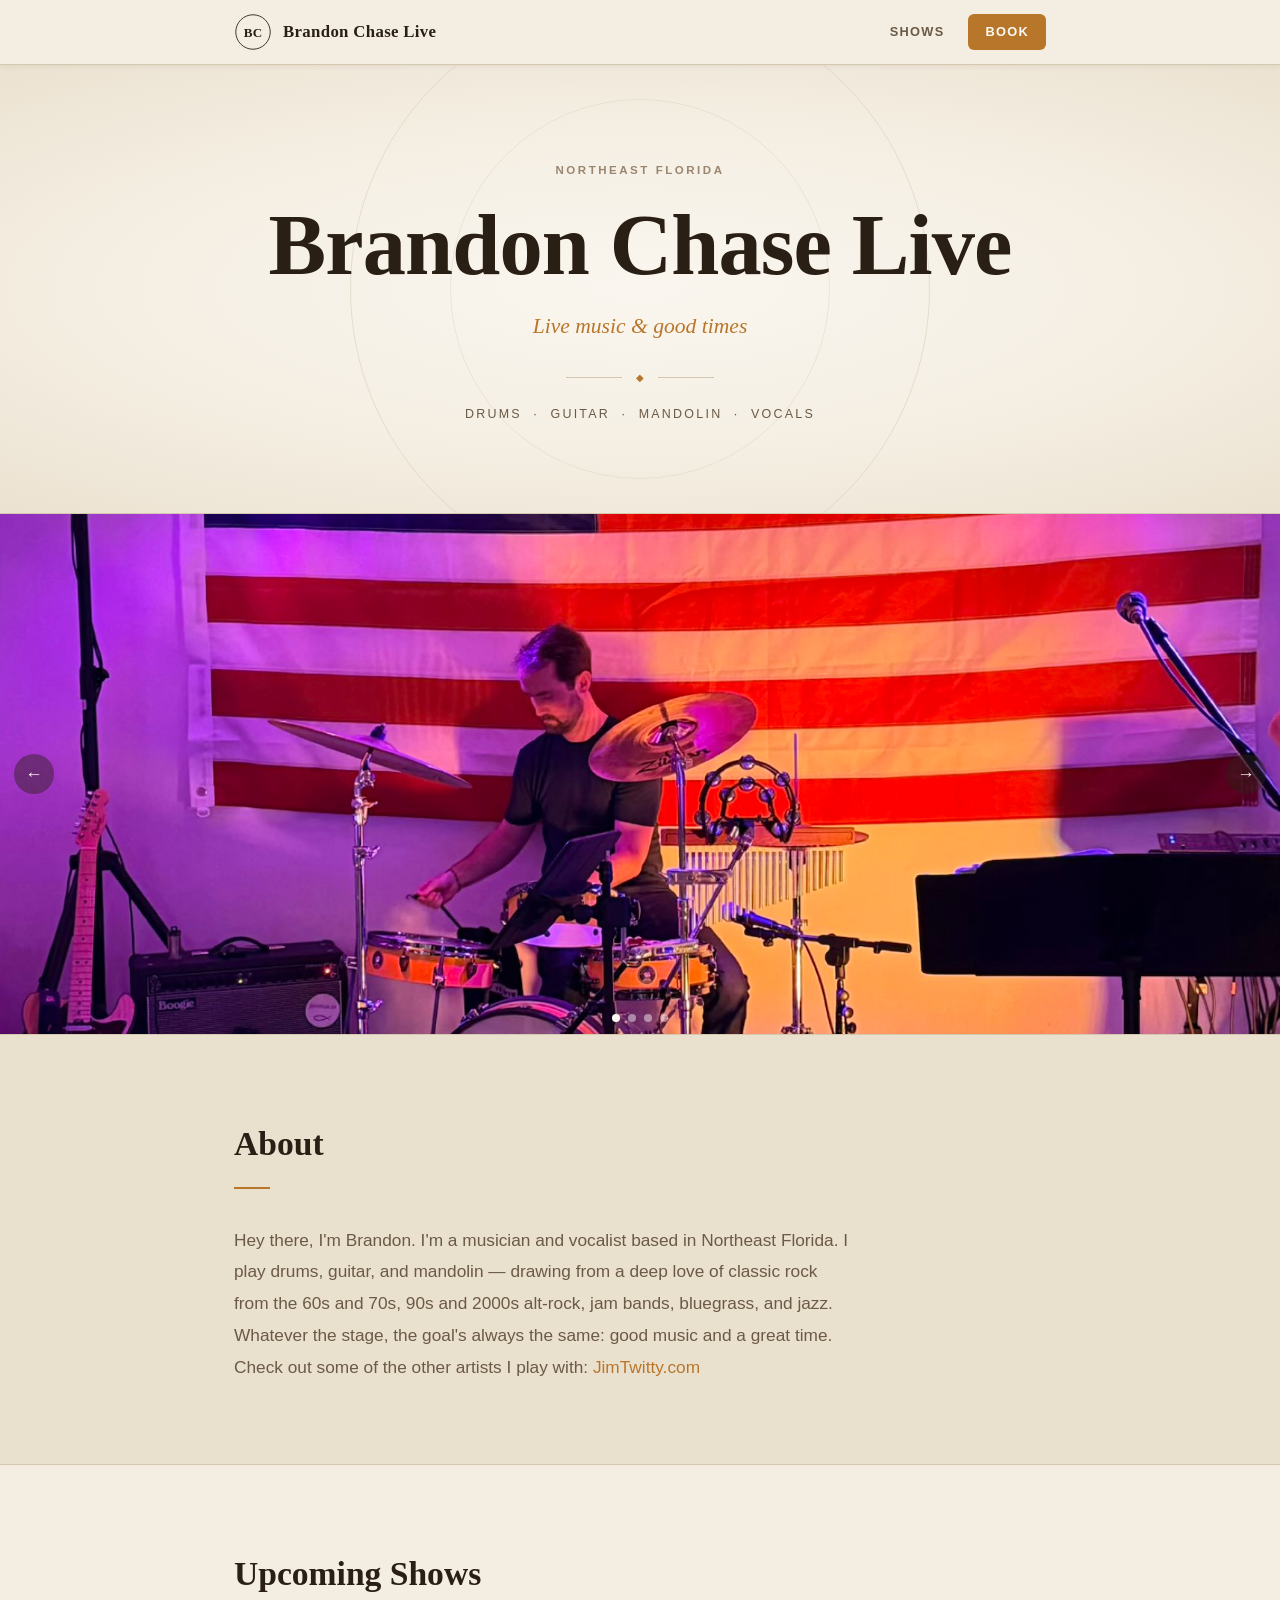
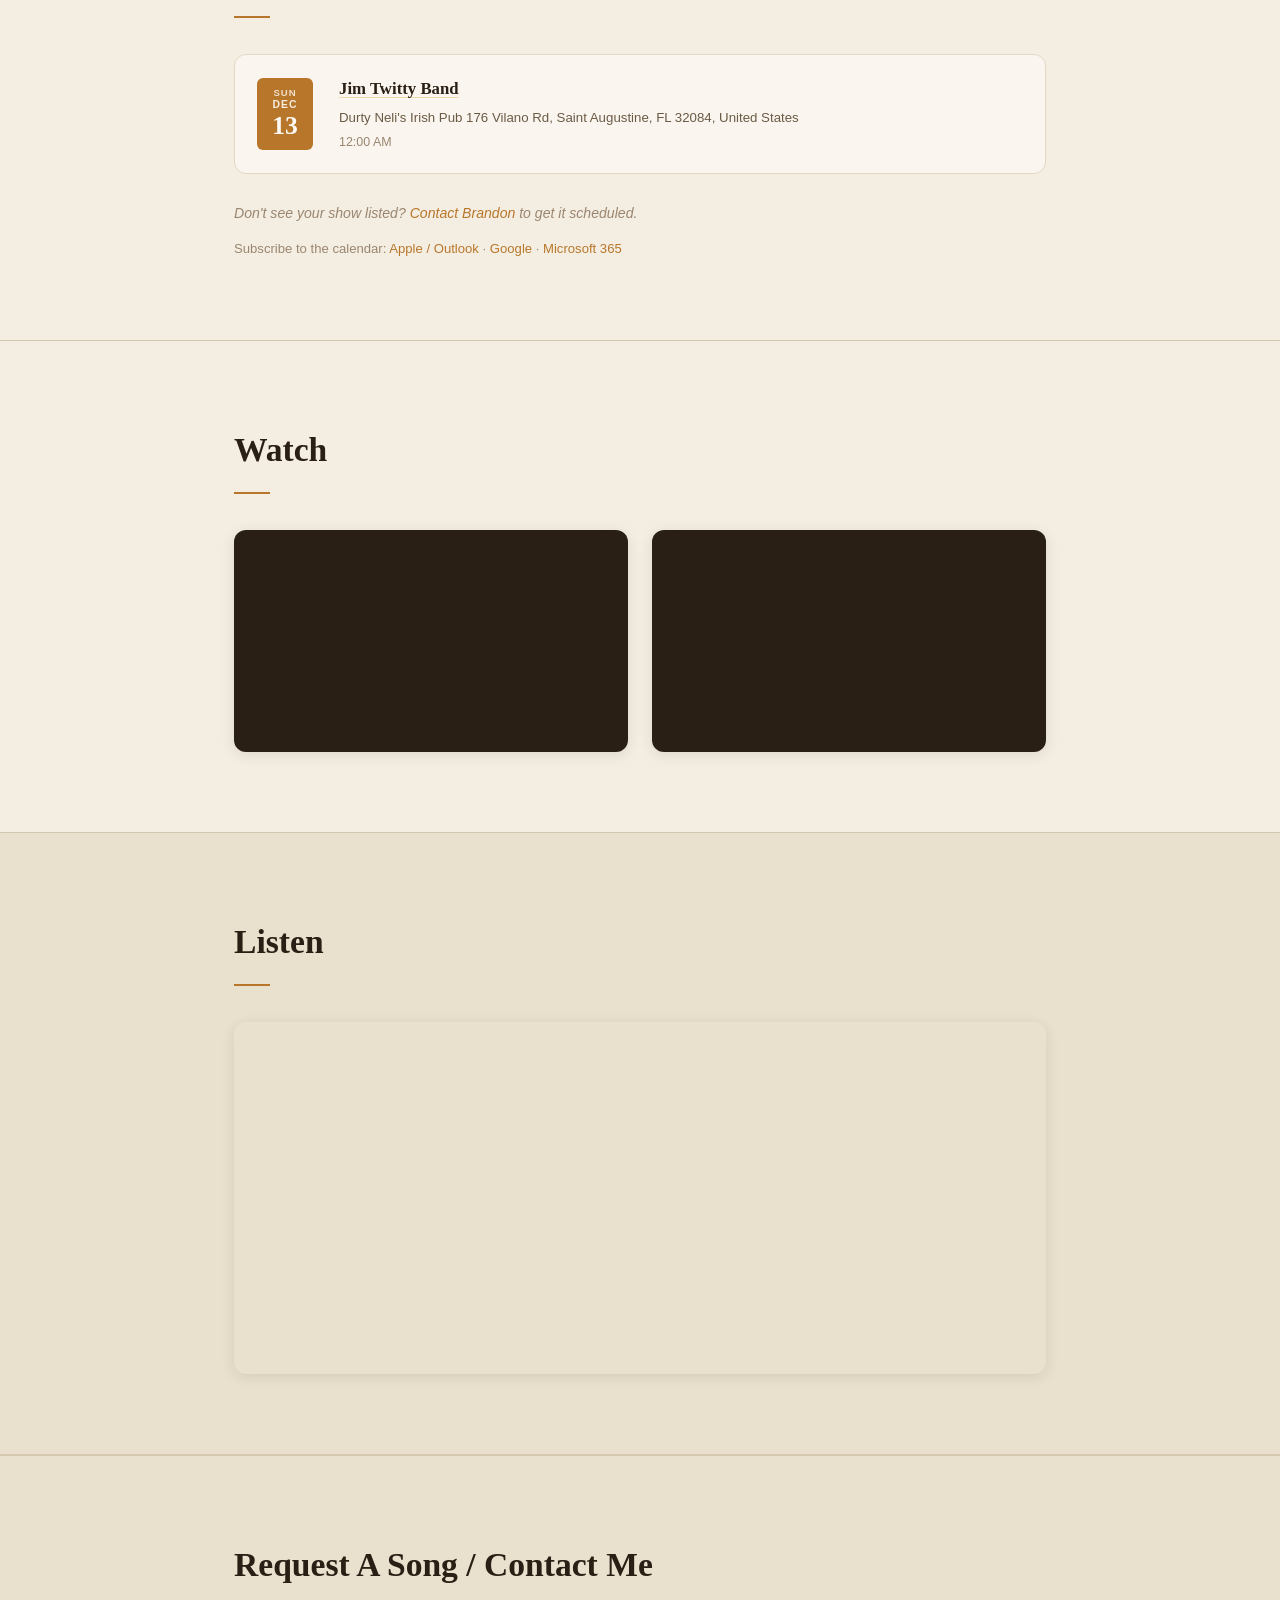
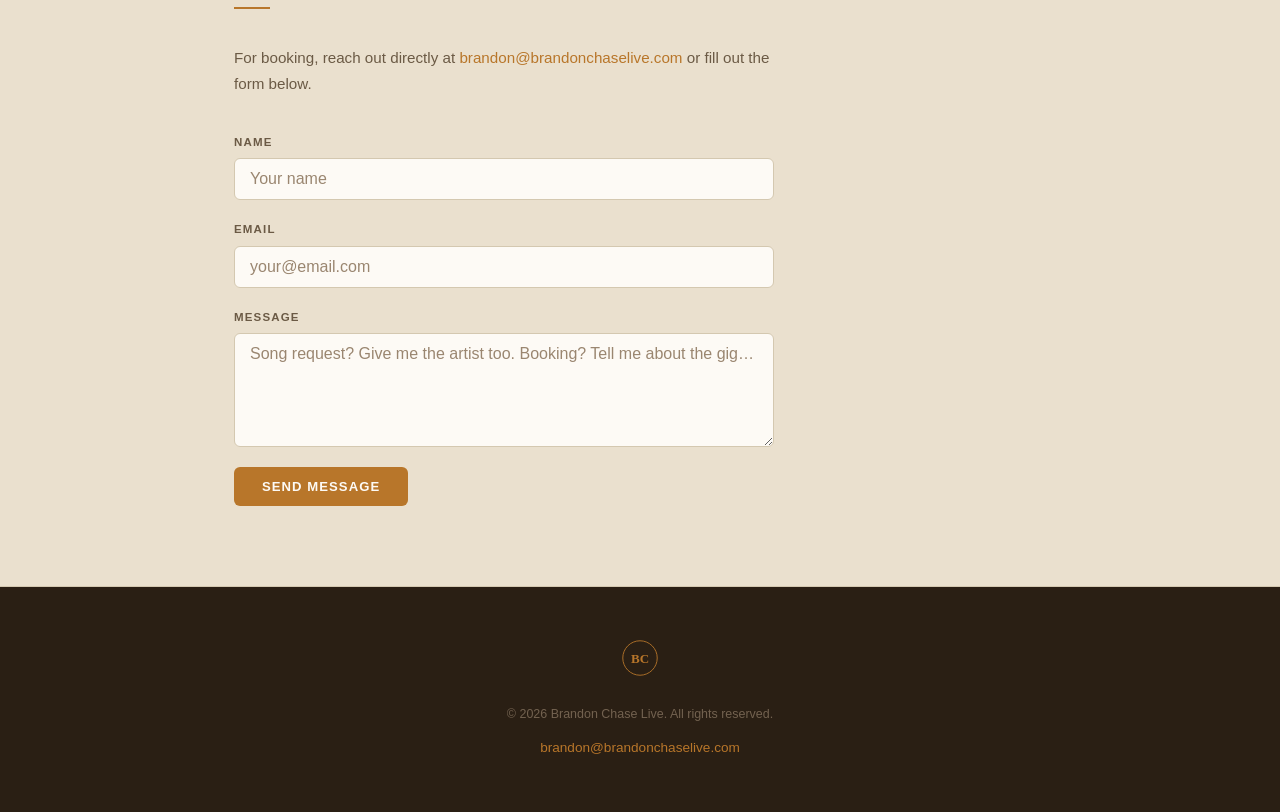
==== index.html @ 34057178 "Merge branch 'main' into claude/security-seo-review-nCnbv" ====
<!DOCTYPE html>
<html lang="en">
<head>
  <meta charset="UTF-8">
  <meta name="viewport" content="width=device-width, initial-scale=1.0">
  <meta name="description" content="Brandon Chase Live — Live music &amp; good times. Musician based in Northeast Florida playing drums, guitar, and mandolin.">
  <title>Brandon Chase Live</title>

  <!-- Favicon -->
  <link rel="icon" type="image/svg+xml" href="favicon.svg">

  <!-- Canonical -->
  <link rel="canonical" href="https://brandonchaselive.com">

  <!-- Open Graph (iMessage, Facebook, Slack, etc.) -->
  <meta property="og:type"        content="website">
  <meta property="og:url"         content="https://brandonchaselive.com">
  <meta property="og:site_name"   content="Brandon Chase Live">
  <meta property="og:title"       content="Brandon Chase Live — Live Music &amp; Good Times">
  <meta property="og:description" content="Musician based in Northeast Florida playing drums, guitar, and mandolin. Book a show or catch the next one!">
  <meta property="og:image"       content="https://brandonchaselive.com/media/og-image.png">
  <meta property="og:image:width"  content="1200">
  <meta property="og:image:height" content="630">
  <meta property="og:image:alt"   content="Brandon Chase Live — BC logo">

  <!-- Twitter / X Card -->
  <meta name="twitter:card"        content="summary_large_image">
  <meta name="twitter:title"       content="Brandon Chase Live — Live Music &amp; Good Times">
  <meta name="twitter:description" content="Musician based in Northeast Florida playing drums, guitar, and mandolin. Book a show or catch the next one!">
  <meta name="twitter:image"       content="https://brandonchaselive.com/media/og-image.png">

  <!-- Content Security Policy -->
  <meta http-equiv="Content-Security-Policy" content="default-src 'self'; script-src 'self'; style-src 'self' https://fonts.googleapis.com; font-src https://fonts.gstatic.com; img-src 'self' data:; frame-src https://www.youtube.com; connect-src 'self' https://formspree.io; form-action https://formspree.io;">

  <!-- Structured data -->
  <script type="application/ld+json">
  {
    "@context": "https://schema.org",
    "@type": "MusicGroup",
    "name": "Brandon Chase Live",
    "url": "https://brandonchaselive.com",
    "description": "Live music & good times. Musician based in Northeast Florida playing drums, guitar, and mandolin.",
    "genre": ["Rock", "Bluegrass", "Jazz", "Alt-Rock", "Classic Rock"],
    "email": "brandon@brandonchaselive.com",
    "areaServed": { "@type": "Place", "name": "Northeast Florida" },
    "image": "https://brandonchaselive.com/media/og-image.png",
    "sameAs": ["https://jimtwitty.com"]
  }
  </script>

  <link rel="preconnect" href="https://fonts.googleapis.com">
  <link rel="preconnect" href="https://fonts.gstatic.com" crossorigin>
  <link href="https://fonts.googleapis.com/css2?family=Playfair+Display:ital,wght@0,400;0,600;0,700;1,400;1,600&family=Source+Sans+3:wght@300;400;600&display=swap" rel="stylesheet">
  <link rel="stylesheet" href="css/style.css">
</head>
<body>

  <header class="site-header">
    <div class="header-inner">
      <a href="#" class="logo" aria-label="Brandon Chase Live — home">
        <svg class="logo-svg" viewBox="0 0 64 64" xmlns="http://www.w3.org/2000/svg" aria-hidden="true">
          <circle cx="32" cy="32" r="29" fill="none" stroke="currentColor" stroke-width="1.5"/>
          <text x="32" y="41" text-anchor="middle" font-family="Georgia,'Times New Roman',serif" font-size="22" font-weight="bold" fill="currentColor">BC</text>
        </svg>
        <span class="logo-text">Brandon Chase Live</span>
      </a>
      <nav class="site-nav" aria-label="Site navigation">
        <a href="#shows">Shows</a>
        <a href="#contact" class="nav-cta">Book</a>
      </nav>
    </div>
  </header>

  <main>

    <!-- Hero -->
    <section class="hero" aria-label="Introduction">
      <div class="hero-inner">
        <p class="hero-pre">Northeast Florida</p>
        <h1 class="hero-name">Brandon Chase Live</h1>
        <p class="hero-tagline">Live music &amp; good times</p>
        <div class="hero-divider" aria-hidden="true">
          <span></span><span class="hero-diamond">&#9670;</span><span></span>
        </div>
        <p class="hero-instruments">Drums &nbsp;&middot;&nbsp; Guitar &nbsp;&middot;&nbsp; Mandolin &nbsp;&middot;&nbsp; Vocals</p>
      </div>
    </section>

    <!-- Photo Slideshow -->
    <section class="slideshow" aria-label="Photos">
      <div class="slides">
        <div class="slide active">
          <img src="media/slide-1.jpeg" alt="Brandon Chase performing live" onerror="this.parentElement.classList.add('placeholder')">
          <div class="slide-ph-label">Photo 1</div>
        </div>
        <div class="slide">
          <img src="media/slide-2.jpeg" alt="Brandon Chase performing live" onerror="this.parentElement.classList.add('placeholder')">
          <div class="slide-ph-label">Photo 2</div>
        </div>
      </div>
      <button class="slide-btn slide-prev" aria-label="Previous photo">&#8592;</button>
      <button class="slide-btn slide-next" aria-label="Next photo">&#8594;</button>
      <div class="slide-dots" aria-hidden="true">
        <button class="dot active"></button>
        <button class="dot"></button>
        <button class="dot"></button>
        <button class="dot"></button>
      </div>
    </section>

    <!-- Bio -->
    <section id="about" class="bio">
      <div class="container">
        <h2 class="section-title">About</h2>
        <p class="bio-text">Hey there, I'm Brandon. I'm a musician and vocalist based in Northeast Florida. I play drums, guitar, and mandolin — drawing from a deep love of classic rock from the 60s and 70s, 90s and 2000s alt-rock, jam bands, bluegrass, and jazz. Whatever the stage, the goal's always the same: good music and a great time.</p>
        <p class="bio-text">Check out some of the other artists I play with: <a href="https://jimtwitty.com" target="_blank" rel="noopener noreferrer">JimTwitty.com</a></p>
      </div>
    </section>

    <!-- Shows -->
    <section id="shows" class="shows">
      <div class="container">
        <h2 class="section-title">Upcoming Shows</h2>
        <div id="shows-list" class="shows-list" aria-live="polite">
          <p class="shows-loading">Loading shows&hellip;</p>
        </div>
        <p class="shows-footnote">
          Don't see your show listed?
          <a href="mailto:brandon@brandonchaselive.com">Contact Brandon</a> to get it scheduled.
        </p>
        <p class="shows-subscribe">Subscribe to the calendar:
          <a href="webcal://p128-caldav.icloud.com/published/2/MTAyODEyNzc5NjEwMjgxMtmPwj4x2worRsNCvTZr-Irpg5taBq-4iYUfXA26JuREZyWs9OFCtG9vIrl8cpN_WfLMq7e3Bwit8Lx_wu1AMgY">Apple / Outlook</a> &middot;
          <a href="https://calendar.google.com/calendar/r?cid=webcal://p128-caldav.icloud.com/published/2/MTAyODEyNzc5NjEwMjgxMtmPwj4x2worRsNCvTZr-Irpg5taBq-4iYUfXA26JuREZyWs9OFCtG9vIrl8cpN_WfLMq7e3Bwit8Lx_wu1AMgY">Google</a> &middot;
          <a href="https://outlook.office.com/calendar/0/addfromweb?url=webcal://p128-caldav.icloud.com/published/2/MTAyODEyNzc5NjEwMjgxMtmPwj4x2worRsNCvTZr-Irpg5taBq-4iYUfXA26JuREZyWs9OFCtG9vIrl8cpN_WfLMq7e3Bwit8Lx_wu1AMgY">Microsoft 365</a>
        </p>
      </div>
    </section>

    <!-- Videos -->
    <section id="videos" class="videos">
      <div class="container">
        <h2 class="section-title">Watch</h2>
        <div class="video-grid">
          <div class="video-wrap">
            <iframe
              src="https://www.youtube.com/embed/jdWZPHzVk0U"
              title="Brandon Chase Live — performance video"
              allow="accelerometer; autoplay; clipboard-write; encrypted-media; gyroscope; picture-in-picture"
              allowfullscreen
              loading="lazy"
            ></iframe>
          </div>
          <div class="video-wrap">
            <iframe
              src="https://www.youtube.com/embed/Cb1e4f9OSGk"
              title="Brandon Chase Live — performance video"
              allow="accelerometer; autoplay; clipboard-write; encrypted-media; gyroscope; picture-in-picture"
              allowfullscreen
              loading="lazy"
            ></iframe>
          </div>
        </div>
      </div>
    </section>

    <!-- Listen -->
    <section id="listen" class="listen">
      <div class="container">
        <h2 class="section-title">Listen</h2>
        <div class="spotify-wrap">
          <iframe
            src="https://open.spotify.com/embed/playlist/5k3PFwrfsgtdTj0RF0xTXR?utm_source=generator&theme=0"
            title="Brandon Chase Live — playlist on Spotify"
            width="100%"
            height="352"
            allow="autoplay; clipboard-write; encrypted-media; fullscreen; picture-in-picture"
            allowfullscreen
            loading="lazy"
          ></iframe>
        </div>
      </div>
    </section>

    <!-- Contact -->
    <section id="contact" class="contact">
      <div class="container">
        <h2 class="section-title">Request A Song / Contact Me</h2>
        <p class="contact-intro">
          For booking, reach out directly at
          <a href="mailto:brandon@brandonchaselive.com">brandon@brandonchaselive.com</a>
          or fill out the form below.
        </p>
        <form id="contact-form" action="https://formspree.io/f/xbdwrqrj" method="POST" novalidate>
          <div class="form-group">
            <label for="name">Name</label>
            <input type="text" id="name" name="name" placeholder="Your name" required autocomplete="name">
          </div>
          <div class="form-group">
            <label for="email">Email</label>
            <input type="email" id="email" name="email" placeholder="your@email.com" required autocomplete="email">
          </div>
          <div class="form-group">
            <label for="message">Message</label>
            <textarea id="message" name="message" rows="5" placeholder="Song request? Give me the artist too. Booking? Tell me about the gig&#8230;" required></textarea>
          </div>
          <!-- Honeypot spam trap -->
          <input type="text" name="_gotcha" tabindex="-1" aria-hidden="true" class="form-honeypot">
          <button type="submit" class="btn-submit">Send Message</button>
        </form>
        <div id="form-success" class="form-success" hidden>
          <p>Thanks for reaching out — I'll get back to you soon!</p>
        </div>
      </div>
    </section>

  </main>

  <footer class="site-footer">
    <div class="container">
      <div class="footer-logo" aria-hidden="true">
        <svg viewBox="0 0 64 64" xmlns="http://www.w3.org/2000/svg">
          <circle cx="32" cy="32" r="29" fill="none" stroke="currentColor" stroke-width="1.5"/>
          <text x="32" y="41" text-anchor="middle" font-family="Georgia,'Times New Roman',serif" font-size="22" font-weight="bold" fill="currentColor">BC</text>
        </svg>
      </div>
      <p class="footer-copy">&copy; <span id="footer-year"></span> Brandon Chase Live. All rights reserved.</p>
      <p class="footer-booking"><a href="mailto:brandon@brandonchaselive.com">brandon@brandonchaselive.com</a></p>
    </div>
  </footer>

  <script src="js/main.js"></script>
</body>
</html>
---- css/style.css ----
/* ─── Custom Properties ──────────────────────────────────────────────────── */

:root {
  --cream:        #F4EEE2;
  --cream-dark:   #EAE0CE;
  --cream-card:   #FAF6EF;
  --brown-deep:   #2A1F14;
  --brown-mid:    #6B5A45;
  --brown-light:  #9A8670;
  --amber:        #B8762A;
  --amber-light:  #D08E40;
  --amber-pale:   #EDD9AA;
  --sage:         #5C7A55;
  --border:       #D4C8B0;
  --border-light: #E2D8C4;
  --warm-white:   #FDFAF5;

  --font-serif: 'Playfair Display', Georgia, 'Times New Roman', serif;
  --font-sans:  'Source Sans 3', -apple-system, BlinkMacSystemFont, 'Segoe UI', sans-serif;

  --radius:       6px;
  --radius-lg:    12px;
  --shadow-sm:    0 1px 6px rgba(42, 31, 20, 0.07);
  --shadow:       0 3px 14px rgba(42, 31, 20, 0.10);

  --header-h:     64px;
  --container:    860px;
  --pad-section:  80px;
  --pad-x:        24px;
}

/* ─── Reset & Base ───────────────────────────────────────────────────────── */

*, *::before, *::after {
  box-sizing: border-box;
  margin: 0;
  padding: 0;
}

html {
  scroll-behavior: smooth;
  scroll-padding-top: calc(var(--header-h) + 16px);
}

body {
  font-family: var(--font-sans);
  background-color: var(--cream);
  color: var(--brown-deep);
  line-height: 1.7;
  -webkit-font-smoothing: antialiased;
  /* Subtle parchment grain */
  background-image: url("data:image/svg+xml,%3Csvg xmlns='http://www.w3.org/2000/svg' width='200' height='200'%3E%3Cfilter id='g'%3E%3CfeTurbulence type='fractalNoise' baseFrequency='0.72' numOctaves='4' stitchTiles='stitch'/%3E%3CfeColorMatrix type='saturate' values='0'/%3E%3C/filter%3E%3Crect width='200' height='200' filter='url(%23g)' opacity='0.032'/%3E%3C/svg%3E");
}

a {
  color: var(--amber);
  text-decoration: none;
  transition: color 0.2s;
}

a:hover {
  color: var(--amber-light);
}

/* ─── Layout ─────────────────────────────────────────────────────────────── */

.container {
  max-width: var(--container);
  margin: 0 auto;
  padding: 0 var(--pad-x);
}

/* ─── Header ─────────────────────────────────────────────────────────────── */

.site-header {
  position: sticky;
  top: 0;
  z-index: 100;
  background-color: var(--cream);
  border-bottom: 1px solid var(--border);
  box-shadow: var(--shadow-sm);
}

.header-inner {
  max-width: var(--container);
  margin: 0 auto;
  padding: 0 var(--pad-x);
  height: var(--header-h);
  display: flex;
  align-items: center;
  justify-content: space-between;
}

.logo {
  display: flex;
  align-items: center;
  gap: 11px;
  color: var(--brown-deep);
  font-family: var(--font-serif);
  font-size: 1.05rem;
  font-weight: 600;
  letter-spacing: 0.02em;
  transition: color 0.2s;
}

.logo:hover {
  color: var(--amber);
}

.logo-svg {
  width: 38px;
  height: 38px;
  flex-shrink: 0;
}

.site-nav {
  display: flex;
  align-items: center;
  gap: 24px;
}

.site-nav a {
  color: var(--brown-mid);
  font-size: 0.8rem;
  font-weight: 600;
  letter-spacing: 0.1em;
  text-transform: uppercase;
  transition: color 0.2s;
}

.site-nav a:hover {
  color: var(--amber);
}

.site-nav .nav-cta {
  background-color: var(--amber);
  color: var(--warm-white);
  padding: 7px 17px;
  border-radius: var(--radius);
  transition: background-color 0.2s;
}

.site-nav .nav-cta:hover {
  background-color: var(--amber-light);
  color: var(--warm-white);
}

/* ─── Hero ───────────────────────────────────────────────────────────────── */

.hero {
  padding: 96px var(--pad-x) 88px;
  text-align: center;
  background: radial-gradient(ellipse 80% 70% at 50% 50%, var(--cream-card) 0%, var(--cream) 55%, var(--cream-dark) 100%);
  border-bottom: 1px solid var(--border);
  position: relative;
  overflow: hidden;
}

/* Concentric ring decorations */
.hero::before,
.hero::after {
  content: '';
  position: absolute;
  top: 50%;
  left: 50%;
  transform: translate(-50%, -50%);
  border-radius: 50%;
  border: 1px solid var(--border);
  pointer-events: none;
}

.hero::before {
  width: min(580px, 90vw);
  height: min(580px, 90vw);
  opacity: 0.5;
}

.hero::after {
  width: min(380px, 70vw);
  height: min(380px, 70vw);
  opacity: 0.35;
}

.hero-inner {
  position: relative;
  z-index: 1;
}

.hero-pre {
  font-size: 0.72rem;
  font-weight: 600;
  letter-spacing: 0.22em;
  text-transform: uppercase;
  color: var(--brown-light);
  margin-bottom: 18px;
}

.hero-name {
  font-family: var(--font-serif);
  font-size: clamp(2.8rem, 9vw, 5.4rem);
  font-weight: 700;
  line-height: 1.08;
  color: var(--brown-deep);
  letter-spacing: -0.01em;
  margin-bottom: 16px;
}

.hero-tagline {
  font-family: var(--font-serif);
  font-size: clamp(1rem, 2.5vw, 1.35rem);
  font-style: italic;
  color: var(--amber);
  margin-bottom: 28px;
}

.hero-divider {
  display: flex;
  align-items: center;
  justify-content: center;
  gap: 14px;
  margin-bottom: 22px;
}

.hero-divider span:not(.hero-diamond) {
  display: block;
  width: 56px;
  height: 1px;
  background-color: var(--border);
}

.hero-diamond {
  color: var(--amber);
  font-size: 0.6rem;
  line-height: 1;
}

.hero-instruments {
  font-size: 0.78rem;
  font-weight: 300;
  letter-spacing: 0.18em;
  text-transform: uppercase;
  color: var(--brown-mid);
}

/* ─── Section Titles ─────────────────────────────────────────────────────── */

.section-title {
  font-family: var(--font-serif);
  font-size: clamp(1.6rem, 3vw, 2.1rem);
  font-weight: 700;
  color: var(--brown-deep);
  margin-bottom: 36px;
  position: relative;
  padding-bottom: 16px;
}

.section-title::after {
  content: '';
  position: absolute;
  bottom: 0;
  left: 0;
  width: 36px;
  height: 2px;
  background-color: var(--amber);
}

/* ─── Slideshow ──────────────────────────────────────────────────────────── */

.slideshow {
  position: relative;
  width: 100%;
  aspect-ratio: 16 / 7;
  max-height: 520px;
  overflow: hidden;
  background-color: var(--brown-deep);
}

.slides {
  position: relative;
  width: 100%;
  height: 100%;
}

.slide {
  position: absolute;
  inset: 0;
  opacity: 0;
  transition: opacity 0.9s ease-in-out;
}

.slide.active {
  opacity: 1;
}

.slide img {
  width: 100%;
  height: 100%;
  object-fit: cover;
  object-position: center;
  display: block;
}

.slide.placeholder {
  display: flex;
  align-items: center;
  justify-content: center;
  background-color: var(--cream-dark);
}

.slide-ph-label {
  display: none;
  font-size: 0.8rem;
  color: var(--brown-light);
  letter-spacing: 0.1em;
  text-transform: uppercase;
}

.slide.placeholder .slide-ph-label {
  display: block;
}

.slide.placeholder img {
  display: none;
}

.slide-btn {
  position: absolute;
  top: 50%;
  transform: translateY(-50%);
  background-color: rgba(42, 31, 20, 0.45);
  color: var(--warm-white);
  border: none;
  border-radius: 50%;
  width: 40px;
  height: 40px;
  font-size: 1.1rem;
  cursor: pointer;
  z-index: 10;
  display: flex;
  align-items: center;
  justify-content: center;
  transition: background-color 0.2s;
}

.slide-btn:hover {
  background-color: rgba(42, 31, 20, 0.72);
}

.slide-prev { left: 14px; }
.slide-next { right: 14px; }

.slide-dots {
  position: absolute;
  bottom: 12px;
  left: 50%;
  transform: translateX(-50%);
  display: flex;
  gap: 8px;
  z-index: 10;
}

.dot {
  width: 8px;
  height: 8px;
  border-radius: 50%;
  border: none;
  background-color: rgba(255, 255, 255, 0.45);
  cursor: pointer;
  padding: 0;
  transition: background-color 0.2s;
}

.dot.active {
  background-color: var(--warm-white);
}

/* ─── Bio ────────────────────────────────────────────────────────────────── */

.bio {
  padding: var(--pad-section) 0;
  background-color: var(--cream-dark);
  border-top: 1px solid var(--border);
  border-bottom: 1px solid var(--border);
}

.bio-text {
  font-size: 1.08rem;
  line-height: 1.85;
  color: var(--brown-mid);
  max-width: 620px;
}

/* ─── Shows ──────────────────────────────────────────────────────────────── */

.shows {
  padding: var(--pad-section) 0;
  background-color: var(--cream);
}

.shows-list {
  display: flex;
  flex-direction: column;
  gap: 14px;
}

.show-card {
  display: grid;
  grid-template-columns: 60px 1fr auto;
  align-items: center;
  gap: 22px;
  background-color: var(--cream-card);
  border: 1px solid var(--border-light);
  border-radius: var(--radius-lg);
  padding: 20px 22px;
  transition: box-shadow 0.2s, border-color 0.2s;
}

.show-card:hover {
  box-shadow: var(--shadow);
  border-color: var(--amber-pale);
}

.show-date {
  display: flex;
  flex-direction: column;
  align-items: center;
  justify-content: center;
  background-color: var(--amber);
  color: var(--warm-white);
  border-radius: var(--radius);
  width: 56px;
  height: 72px;
  flex-shrink: 0;
  text-align: center;
}

.show-weekday {
  font-size: 0.6rem;
  font-weight: 600;
  letter-spacing: 0.1em;
  text-transform: uppercase;
  line-height: 1;
  opacity: 0.8;
  margin-bottom: 2px;
}

.show-month {
  font-size: 0.65rem;
  font-weight: 600;
  letter-spacing: 0.1em;
  text-transform: uppercase;
  line-height: 1;
  opacity: 0.9;
}

.show-day {
  font-family: var(--font-serif);
  font-size: 1.6rem;
  font-weight: 700;
  line-height: 1.1;
  margin-top: 2px;
}

.show-details {
  min-width: 0;
}

.show-title a {
  color: inherit;
  text-decoration: underline;
  text-decoration-color: var(--amber-pale);
  text-underline-offset: 3px;
  transition: color 0.2s, text-decoration-color 0.2s;
}

.show-title a:hover {
  color: var(--amber);
  text-decoration-color: var(--amber);
}

.show-title {
  font-family: var(--font-serif);
  font-size: 1.05rem;
  font-weight: 600;
  color: var(--brown-deep);
  margin-bottom: 3px;
  white-space: nowrap;
  overflow: hidden;
  text-overflow: ellipsis;
}

.show-location {
  font-size: 0.83rem;
  color: var(--brown-mid);
  white-space: nowrap;
  overflow: hidden;
  text-overflow: ellipsis;
}

.show-time {
  font-size: 0.78rem;
  color: var(--brown-light);
  margin-top: 2px;
}

.show-link {
  flex-shrink: 0;
  font-size: 0.75rem;
  font-weight: 600;
  letter-spacing: 0.07em;
  text-transform: uppercase;
  color: var(--amber);
  border: 1px solid var(--amber);
  border-radius: var(--radius);
  padding: 6px 13px;
  transition: background-color 0.2s, color 0.2s;
  white-space: nowrap;
}

.show-link:hover {
  background-color: var(--amber);
  color: var(--warm-white);
}

.shows-empty,
.shows-loading,
.shows-error {
  color: var(--brown-light);
  font-style: italic;
  font-size: 0.95rem;
  padding: 24px 0;
}

.shows-footnote {
  margin-top: 28px;
  font-size: 0.88rem;
  color: var(--brown-light);
  font-style: italic;
}

.shows-subscribe {
  margin-top: 12px;
  font-size: 0.82rem;
  color: var(--brown-light);
}

/* ─── Videos ─────────────────────────────────────────────────────────────── */

.videos {
  padding: var(--pad-section) 0;
  background-color: var(--cream);
  border-top: 1px solid var(--border);
}

.video-grid {
  display: grid;
  grid-template-columns: repeat(2, 1fr);
  gap: 24px;
}

.video-wrap {
  position: relative;
  width: 100%;
  aspect-ratio: 16 / 9;
  border-radius: var(--radius-lg);
  overflow: hidden;
  background-color: var(--brown-deep);
  box-shadow: var(--shadow);
}

.video-wrap iframe {
  position: absolute;
  inset: 0;
  width: 100%;
  height: 100%;
  border: none;
}

@media (max-width: 600px) {
  .video-grid {
    grid-template-columns: 1fr;
  }
}

/* ─── Listen ─────────────────────────────────────────────────────────────── */

.listen {
  padding: var(--pad-section) 0;
  background-color: var(--cream-dark);
  border-top: 1px solid var(--border);
  border-bottom: 1px solid var(--border);
}

.spotify-wrap {
  border-radius: 12px;
  overflow: hidden;
  box-shadow: var(--shadow);
}

.spotify-wrap iframe {
  display: block;
  border: none;
  border-radius: 12px;
}

/* ─── Contact ────────────────────────────────────────────────────────────── */

.contact {
  padding: var(--pad-section) 0;
  background-color: var(--cream-dark);
  border-top: 1px solid var(--border);
  border-bottom: 1px solid var(--border);
}

.contact-intro {
  font-size: 0.95rem;
  color: var(--brown-mid);
  margin-bottom: 36px;
  max-width: 540px;
  line-height: 1.7;
}

.form-honeypot {
  display: none;
}

#contact-form {
  max-width: 540px;
  display: flex;
  flex-direction: column;
  gap: 20px;
}

.form-group {
  display: flex;
  flex-direction: column;
  gap: 6px;
}

.form-group label {
  font-size: 0.72rem;
  font-weight: 600;
  letter-spacing: 0.1em;
  text-transform: uppercase;
  color: var(--brown-mid);
}

.form-group input,
.form-group textarea {
  font-family: var(--font-sans);
  font-size: 1rem;
  color: var(--brown-deep);
  background-color: var(--warm-white);
  border: 1px solid var(--border);
  border-radius: var(--radius);
  padding: 11px 15px;
  outline: none;
  transition: border-color 0.2s, box-shadow 0.2s;
  resize: vertical;
}

.form-group input:focus,
.form-group textarea:focus {
  border-color: var(--amber);
  box-shadow: 0 0 0 3px rgba(184, 118, 42, 0.12);
}

.form-group input::placeholder,
.form-group textarea::placeholder {
  color: var(--brown-light);
}

.btn-submit {
  align-self: flex-start;
  font-family: var(--font-sans);
  font-size: 0.82rem;
  font-weight: 600;
  letter-spacing: 0.08em;
  text-transform: uppercase;
  color: var(--warm-white);
  background-color: var(--amber);
  border: none;
  border-radius: var(--radius);
  padding: 12px 28px;
  cursor: pointer;
  transition: background-color 0.2s, transform 0.1s;
}

.btn-submit:hover {
  background-color: var(--amber-light);
}

.btn-submit:active {
  transform: translateY(1px);
}

.btn-submit:disabled {
  opacity: 0.55;
  cursor: not-allowed;
  transform: none;
}

.form-success {
  max-width: 540px;
  background-color: var(--cream-card);
  border: 1px solid var(--border);
  border-left: 3px solid var(--sage);
  border-radius: var(--radius);
  padding: 16px 20px;
  font-size: 0.95rem;
  color: var(--brown-mid);
  margin-top: 8px;
}

/* ─── Footer ─────────────────────────────────────────────────────────────── */

.site-footer {
  background-color: var(--brown-deep);
  color: var(--brown-light);
  padding: 52px 0;
  text-align: center;
}

.footer-logo svg {
  width: 38px;
  height: 38px;
  color: var(--amber);
  margin: 0 auto 18px;
}

.footer-copy {
  font-size: 0.78rem;
  opacity: 0.65;
  margin-bottom: 8px;
}

.footer-booking a {
  font-size: 0.85rem;
  color: var(--amber);
  transition: color 0.2s;
}

.footer-booking a:hover {
  color: var(--amber-light);
}

/* ─── Responsive ─────────────────────────────────────────────────────────── */

@media (max-width: 600px) {
  :root {
    --pad-section: 56px;
  }

  .logo-text {
    display: none;
  }

  .show-card {
    grid-template-columns: 56px 1fr;
    grid-template-rows: auto auto;
    gap: 16px 14px;
  }

  .show-link {
    grid-column: 2;
    align-self: flex-start;
    justify-self: flex-start;
    margin-top: 4px;
  }
}

@media (max-width: 380px) {
  .show-card {
    grid-template-columns: auto 1fr;
  }

  .show-date {
    flex-direction: row;
    gap: 5px;
    width: auto;
    height: auto;
    padding: 6px 11px;
    border-radius: 20px;
    align-self: flex-start;
  }

  .show-day {
    font-size: 1rem;
    margin-top: 0;
  }

  .show-link {
    grid-column: 1 / -1;
  }
}
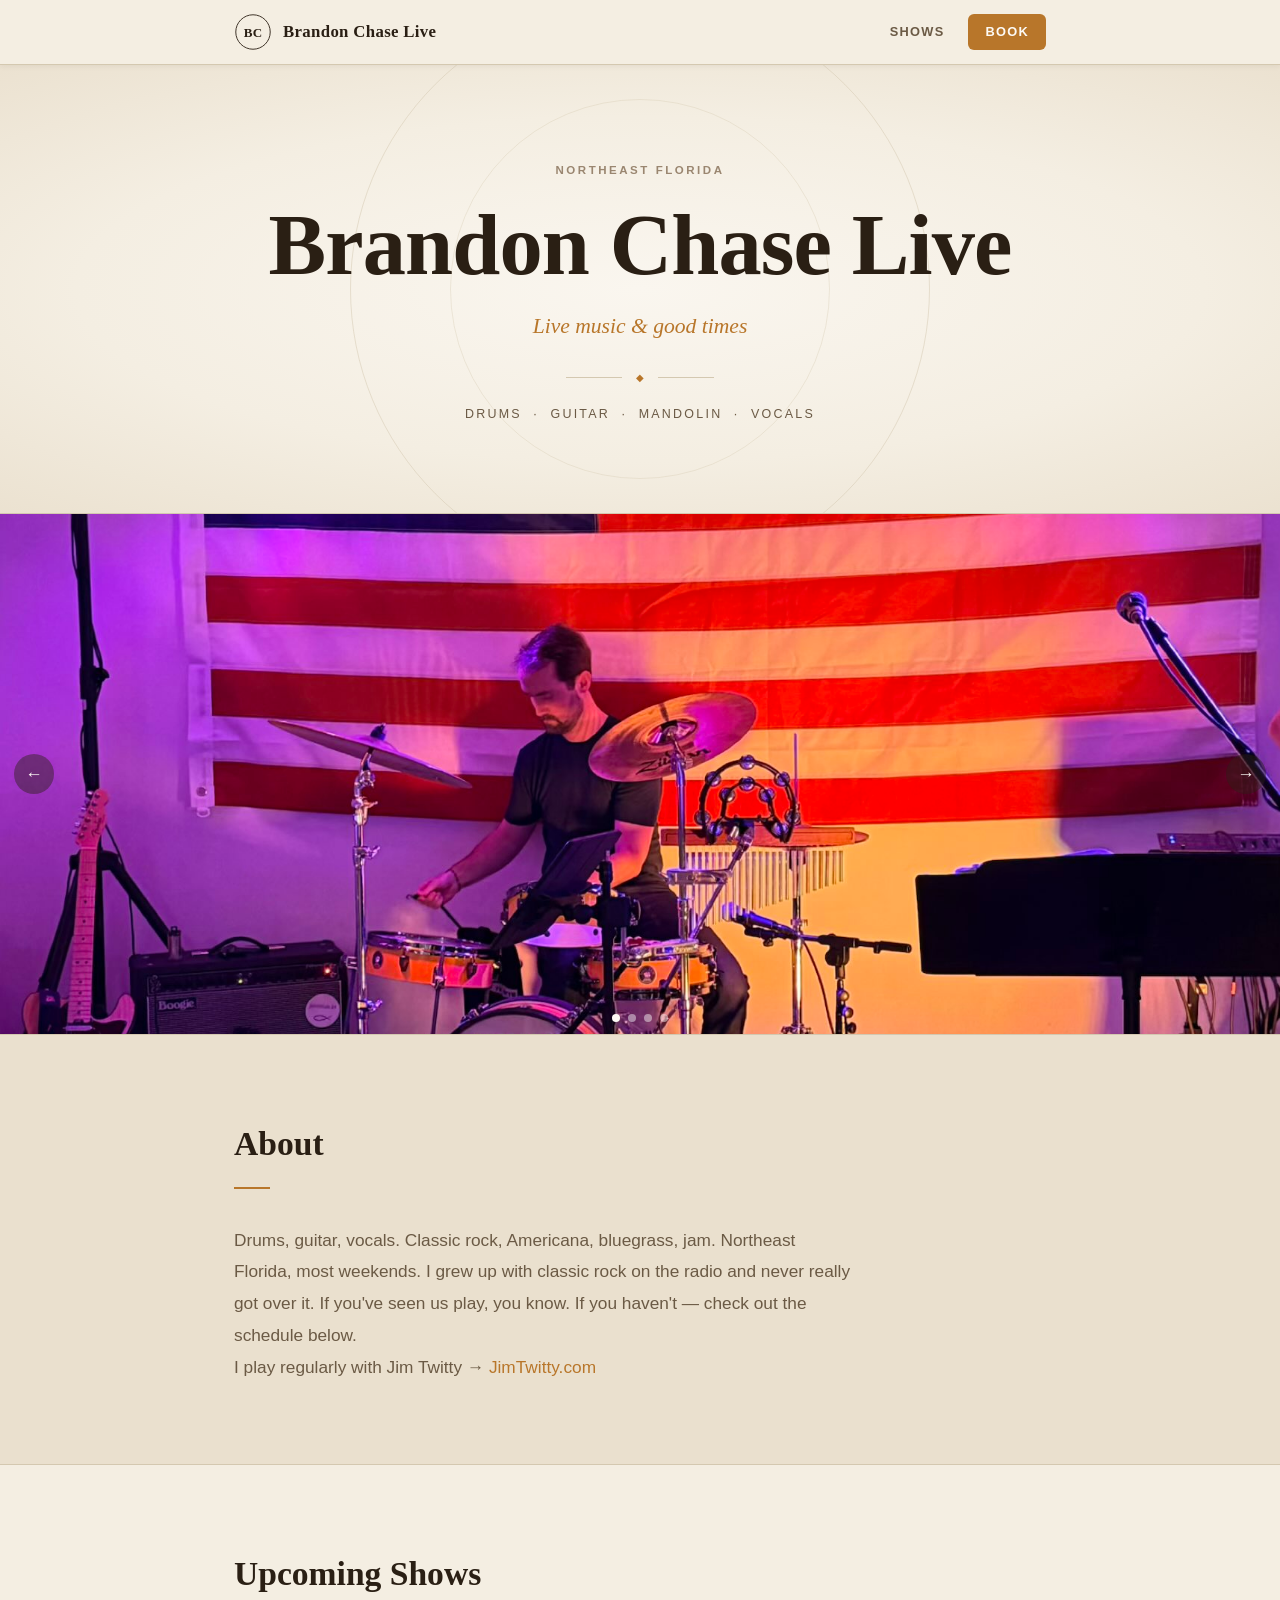
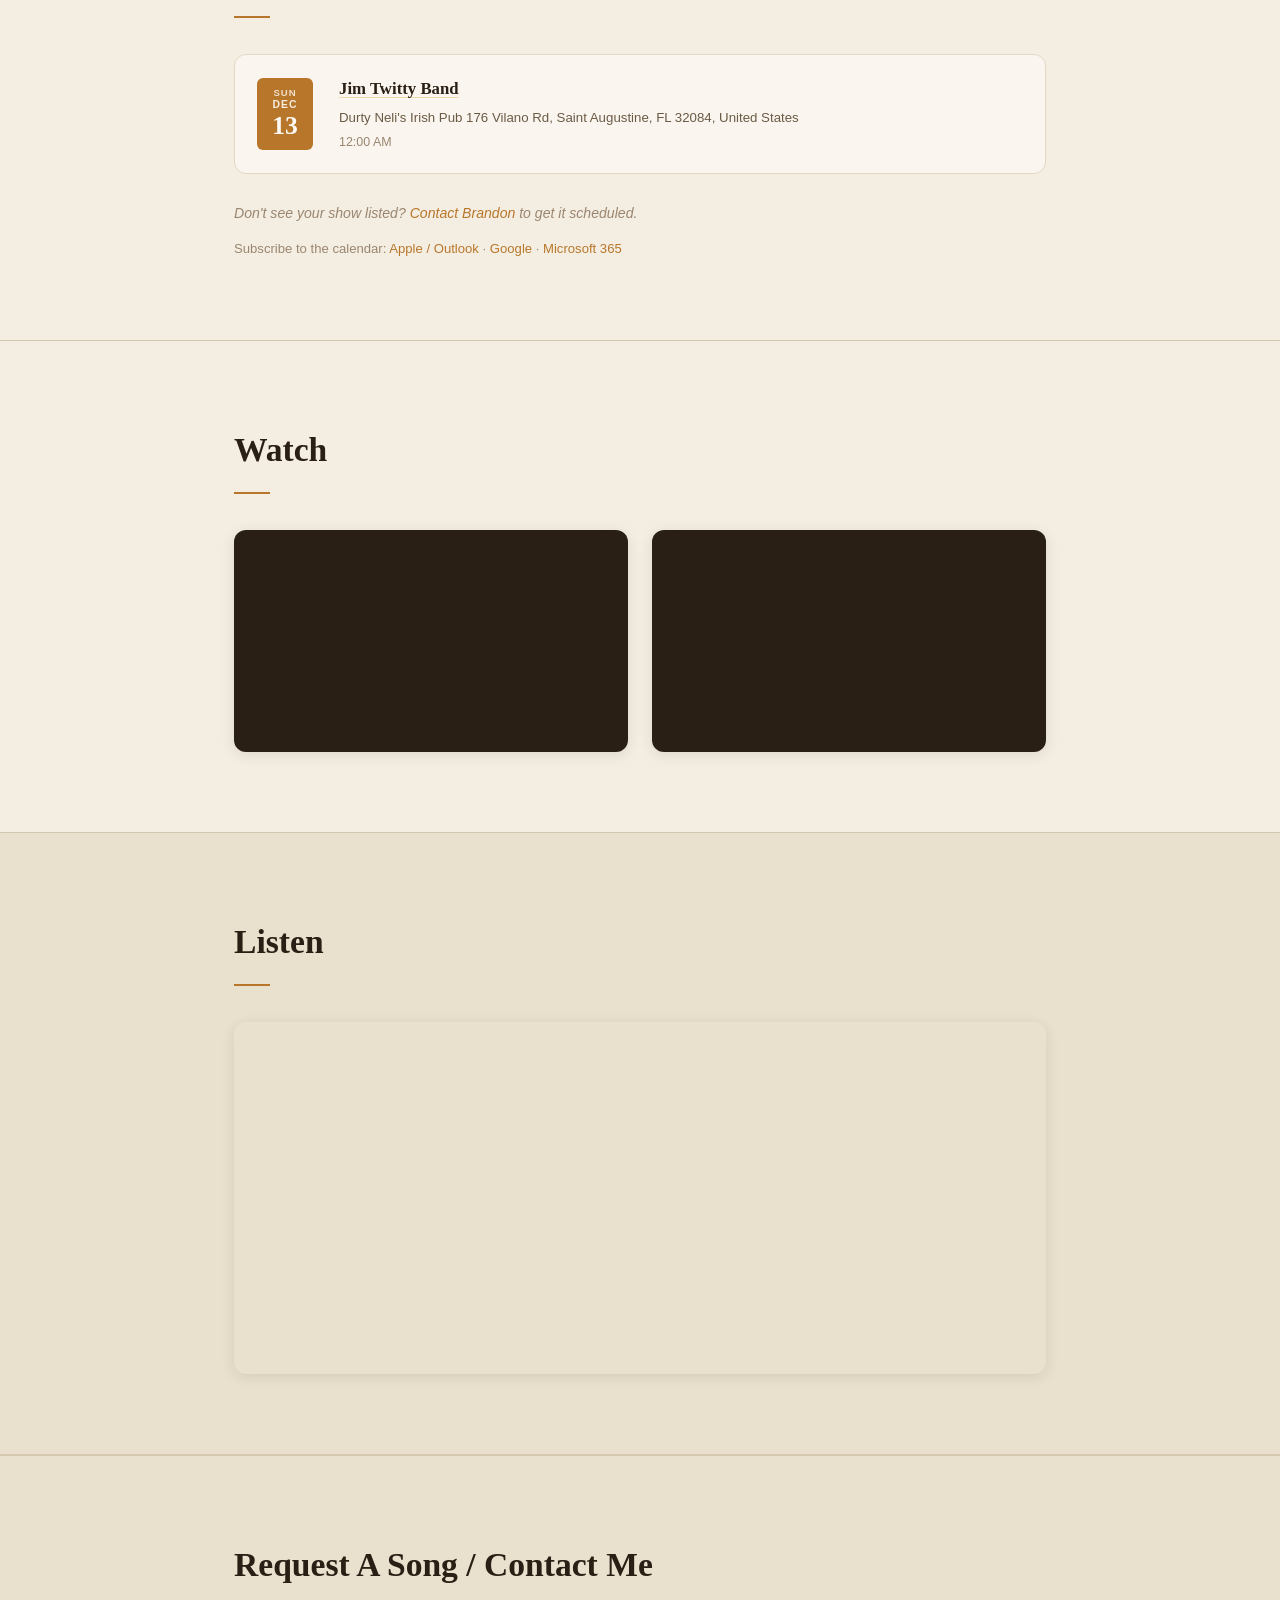
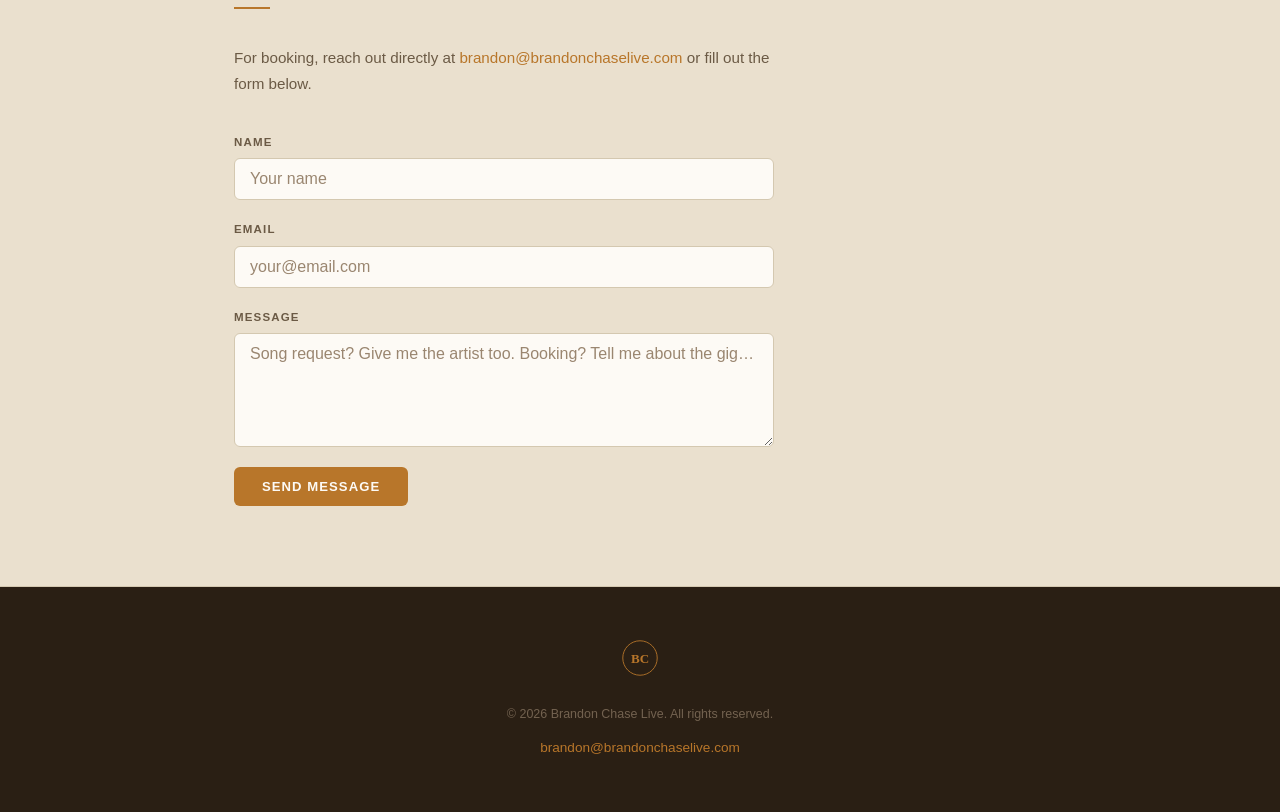
==== commit 6c3da137: "Update index.html updated bio and copy" ====
--- a/index.html
+++ b/index.html
@@ -112,8 +112,8 @@
     <section id="about" class="bio">
       <div class="container">
         <h2 class="section-title">About</h2>
-        <p class="bio-text">Hey there, I'm Brandon. I'm a musician and vocalist based in Northeast Florida. I play drums, guitar, and mandolin — drawing from a deep love of classic rock from the 60s and 70s, 90s and 2000s alt-rock, jam bands, bluegrass, and jazz. Whatever the stage, the goal's always the same: good music and a great time.</p>
-        <p class="bio-text">Check out some of the other artists I play with: <a href="https://jimtwitty.com" target="_blank" rel="noopener noreferrer">JimTwitty.com</a></p>
+        <p class="bio-text">Drums, guitar, vocals. Classic rock, Americana, bluegrass, jam. Northeast Florida, most weekends. I grew up with classic rock on the radio and never really got over it. If you've seen us play, you know. If you haven't — check out the schedule below.</p>
+        <p class="bio-text">I play regularly with Jim Twitty → <a href="https://jimtwitty.com" target="_blank" rel="noopener noreferrer">JimTwitty.com</a></p>
       </div>
     </section>
 
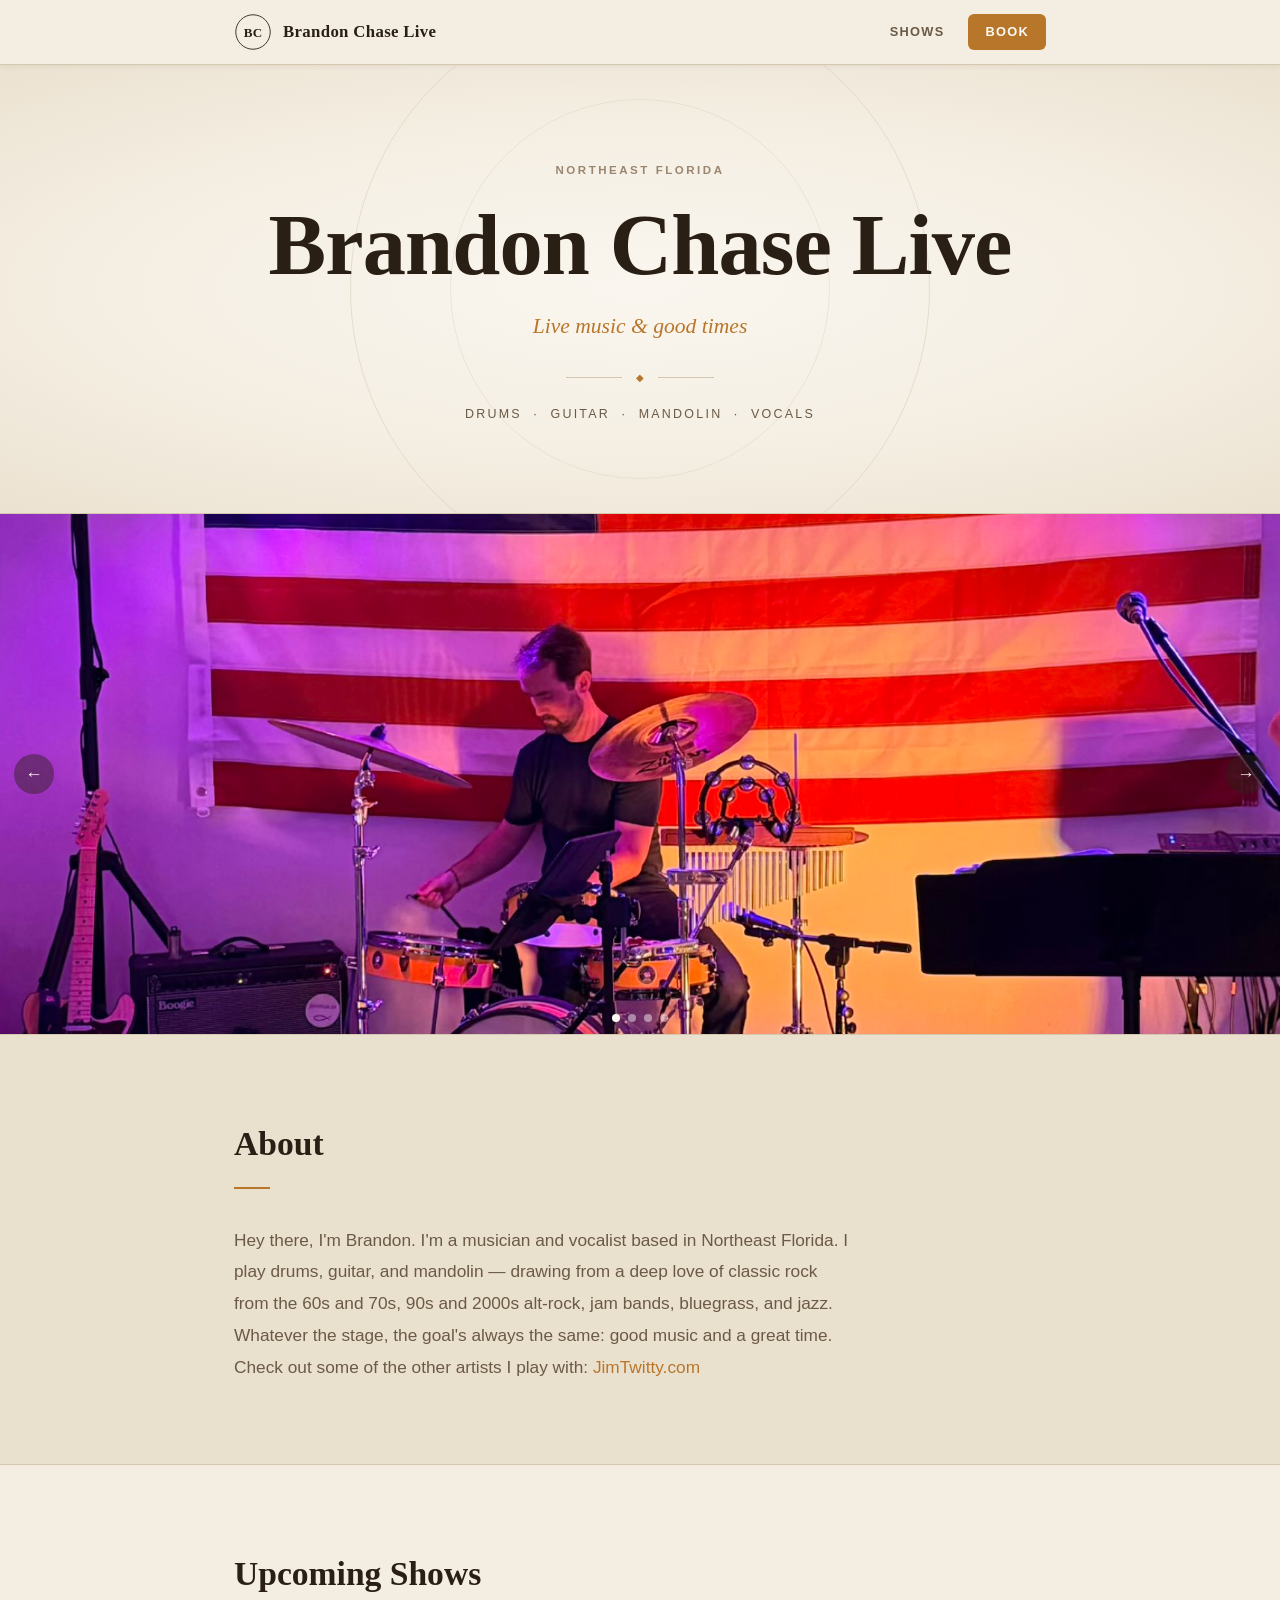
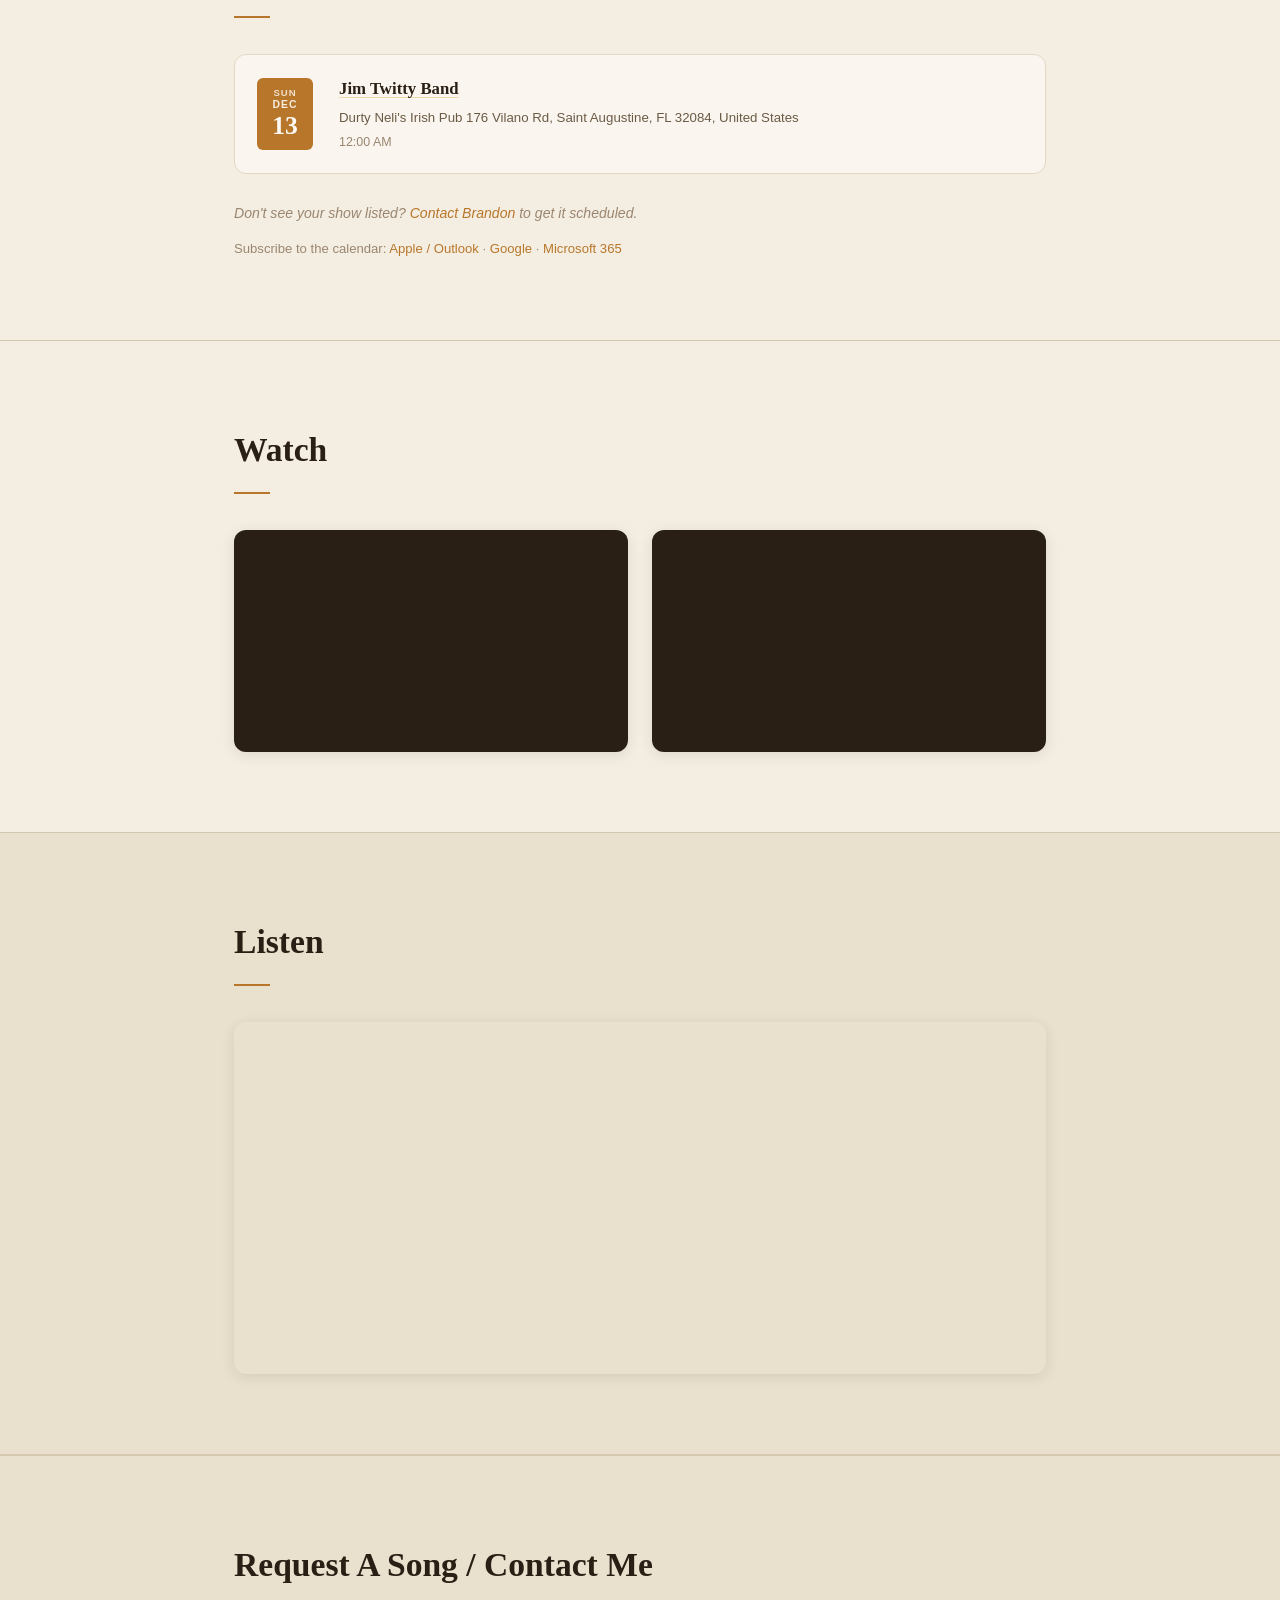
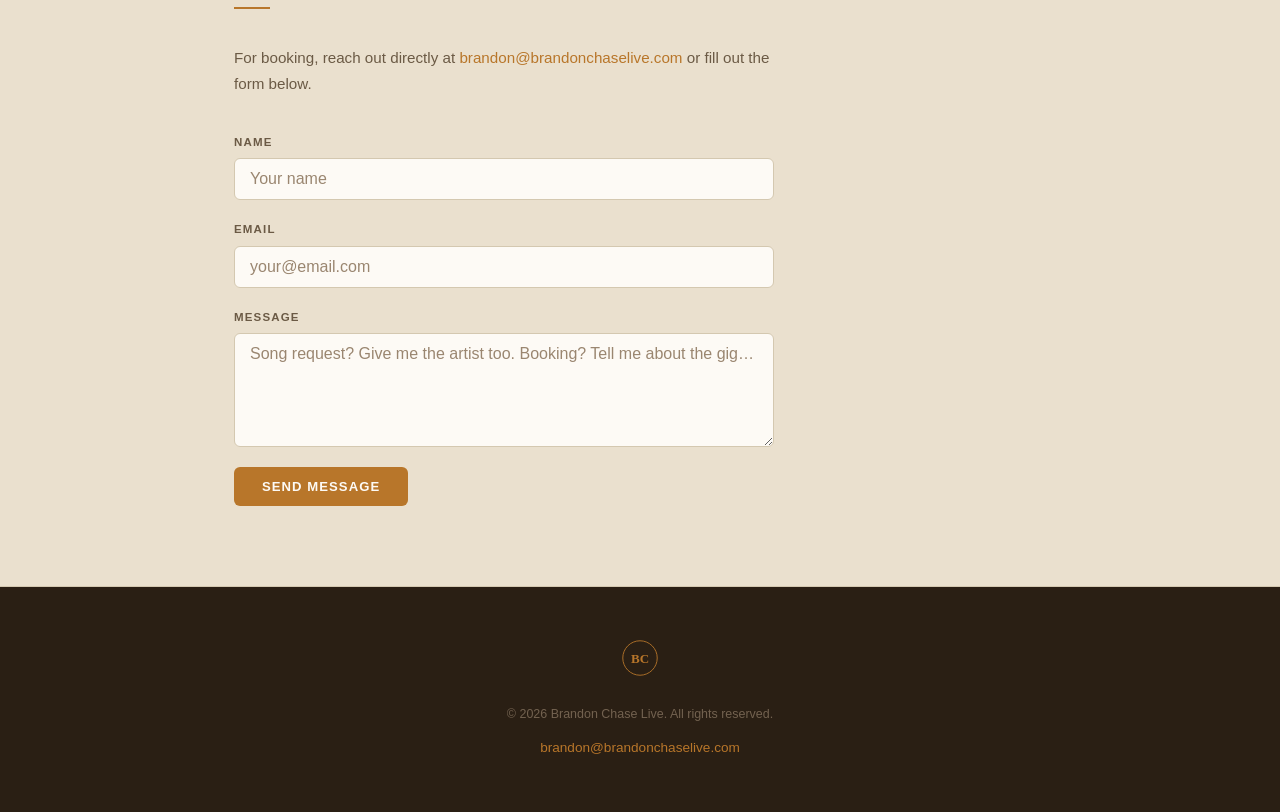
==== commit 155adf7d: "fix: restore Spotify in CSP frame-src lost during rebase https://claude.ai/code/session_014cN1rTceVR" ====
--- a/index.html
+++ b/index.html
@@ -30,7 +30,7 @@
   <meta name="twitter:image"       content="https://brandonchaselive.com/media/og-image.png">
 
   <!-- Content Security Policy -->
-  <meta http-equiv="Content-Security-Policy" content="default-src 'self'; script-src 'self'; style-src 'self' https://fonts.googleapis.com; font-src https://fonts.gstatic.com; img-src 'self' data:; frame-src https://www.youtube.com; connect-src 'self' https://formspree.io; form-action https://formspree.io;">
+  <meta http-equiv="Content-Security-Policy" content="default-src 'self'; script-src 'self'; style-src 'self' https://fonts.googleapis.com; font-src https://fonts.gstatic.com; img-src 'self' data:; frame-src https://www.youtube.com https://open.spotify.com; connect-src 'self' https://formspree.io; form-action https://formspree.io;">
 
   <!-- Structured data -->
   <script type="application/ld+json">
@@ -112,8 +112,8 @@
     <section id="about" class="bio">
       <div class="container">
         <h2 class="section-title">About</h2>
-        <p class="bio-text">Drums, guitar, vocals. Classic rock, Americana, bluegrass, jam. Northeast Florida, most weekends. I grew up with classic rock on the radio and never really got over it. If you've seen us play, you know. If you haven't — check out the schedule below.</p>
-        <p class="bio-text">I play regularly with Jim Twitty → <a href="https://jimtwitty.com" target="_blank" rel="noopener noreferrer">JimTwitty.com</a></p>
+        <p class="bio-text">Hey there, I'm Brandon. I'm a musician and vocalist based in Northeast Florida. I play drums, guitar, and mandolin — drawing from a deep love of classic rock from the 60s and 70s, 90s and 2000s alt-rock, jam bands, bluegrass, and jazz. Whatever the stage, the goal's always the same: good music and a great time.</p>
+        <p class="bio-text">Check out some of the other artists I play with: <a href="https://jimtwitty.com" target="_blank" rel="noopener noreferrer">JimTwitty.com</a></p>
       </div>
     </section>
 
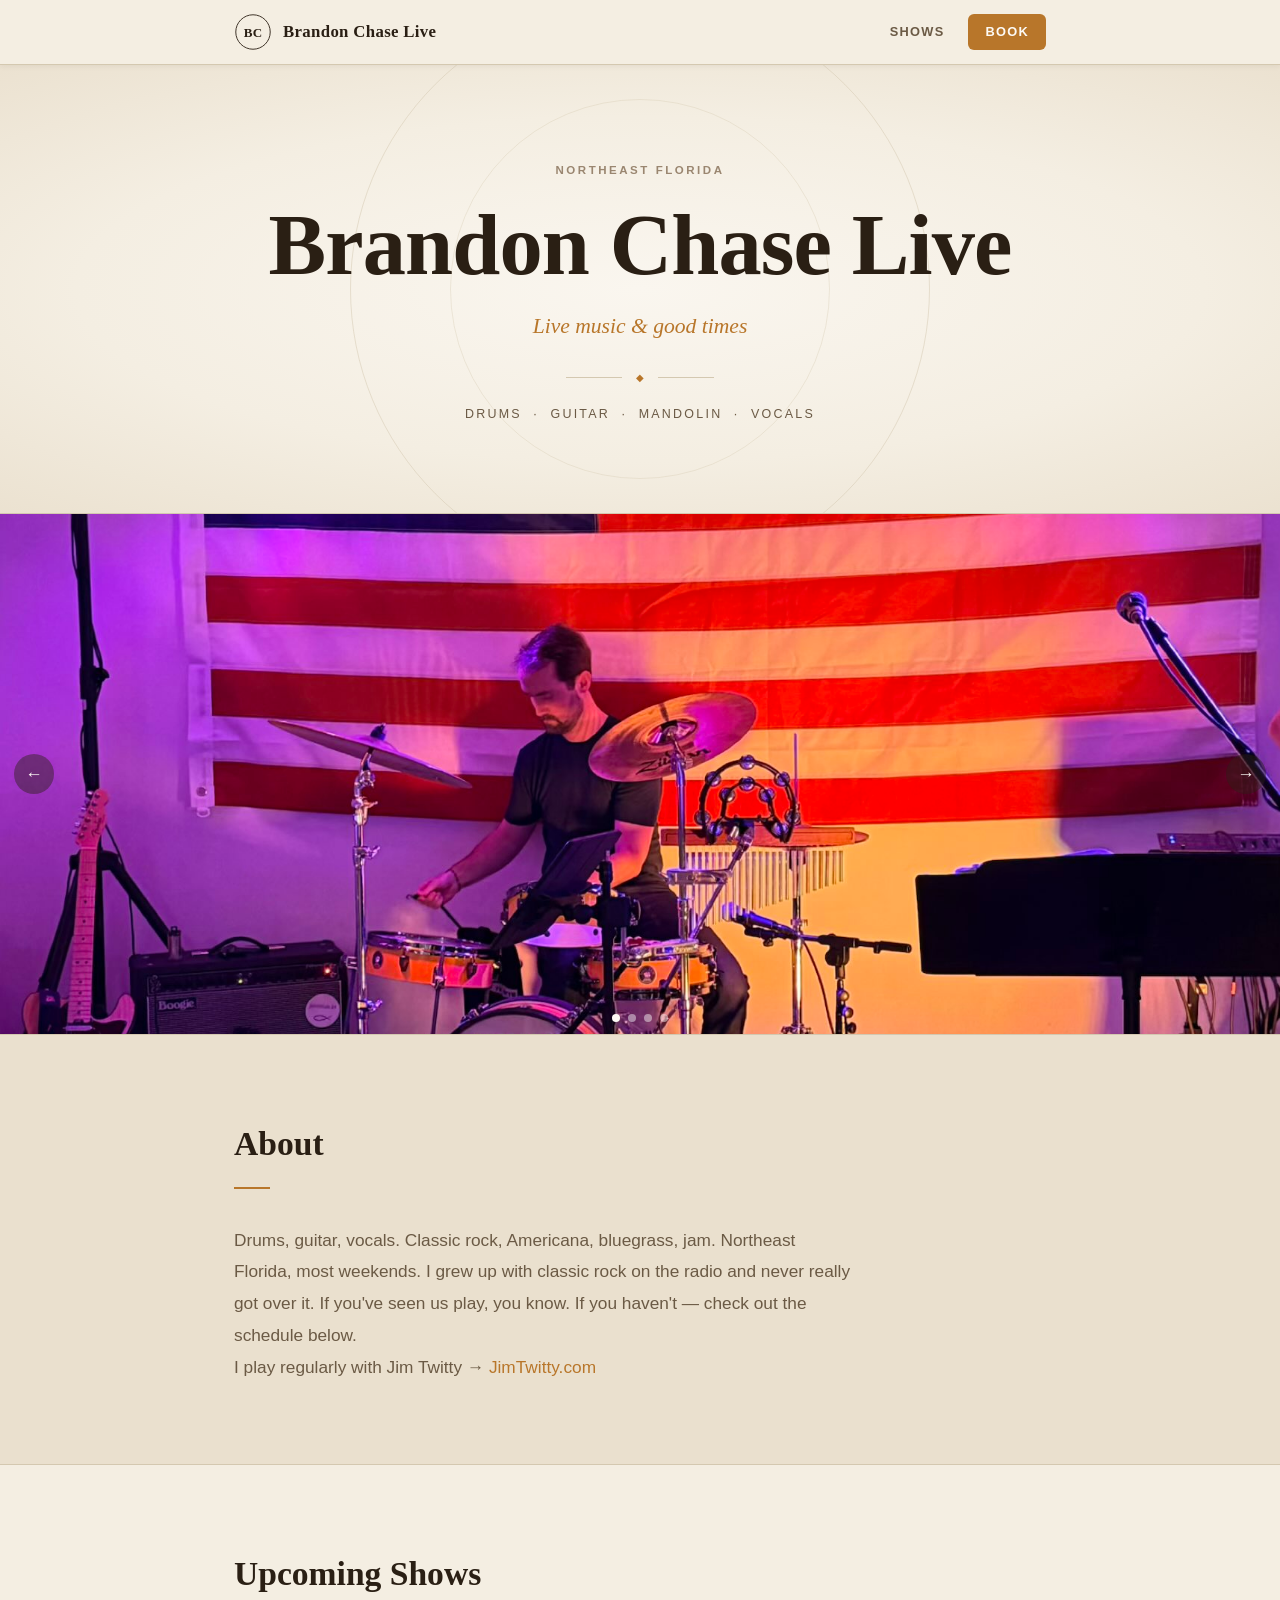
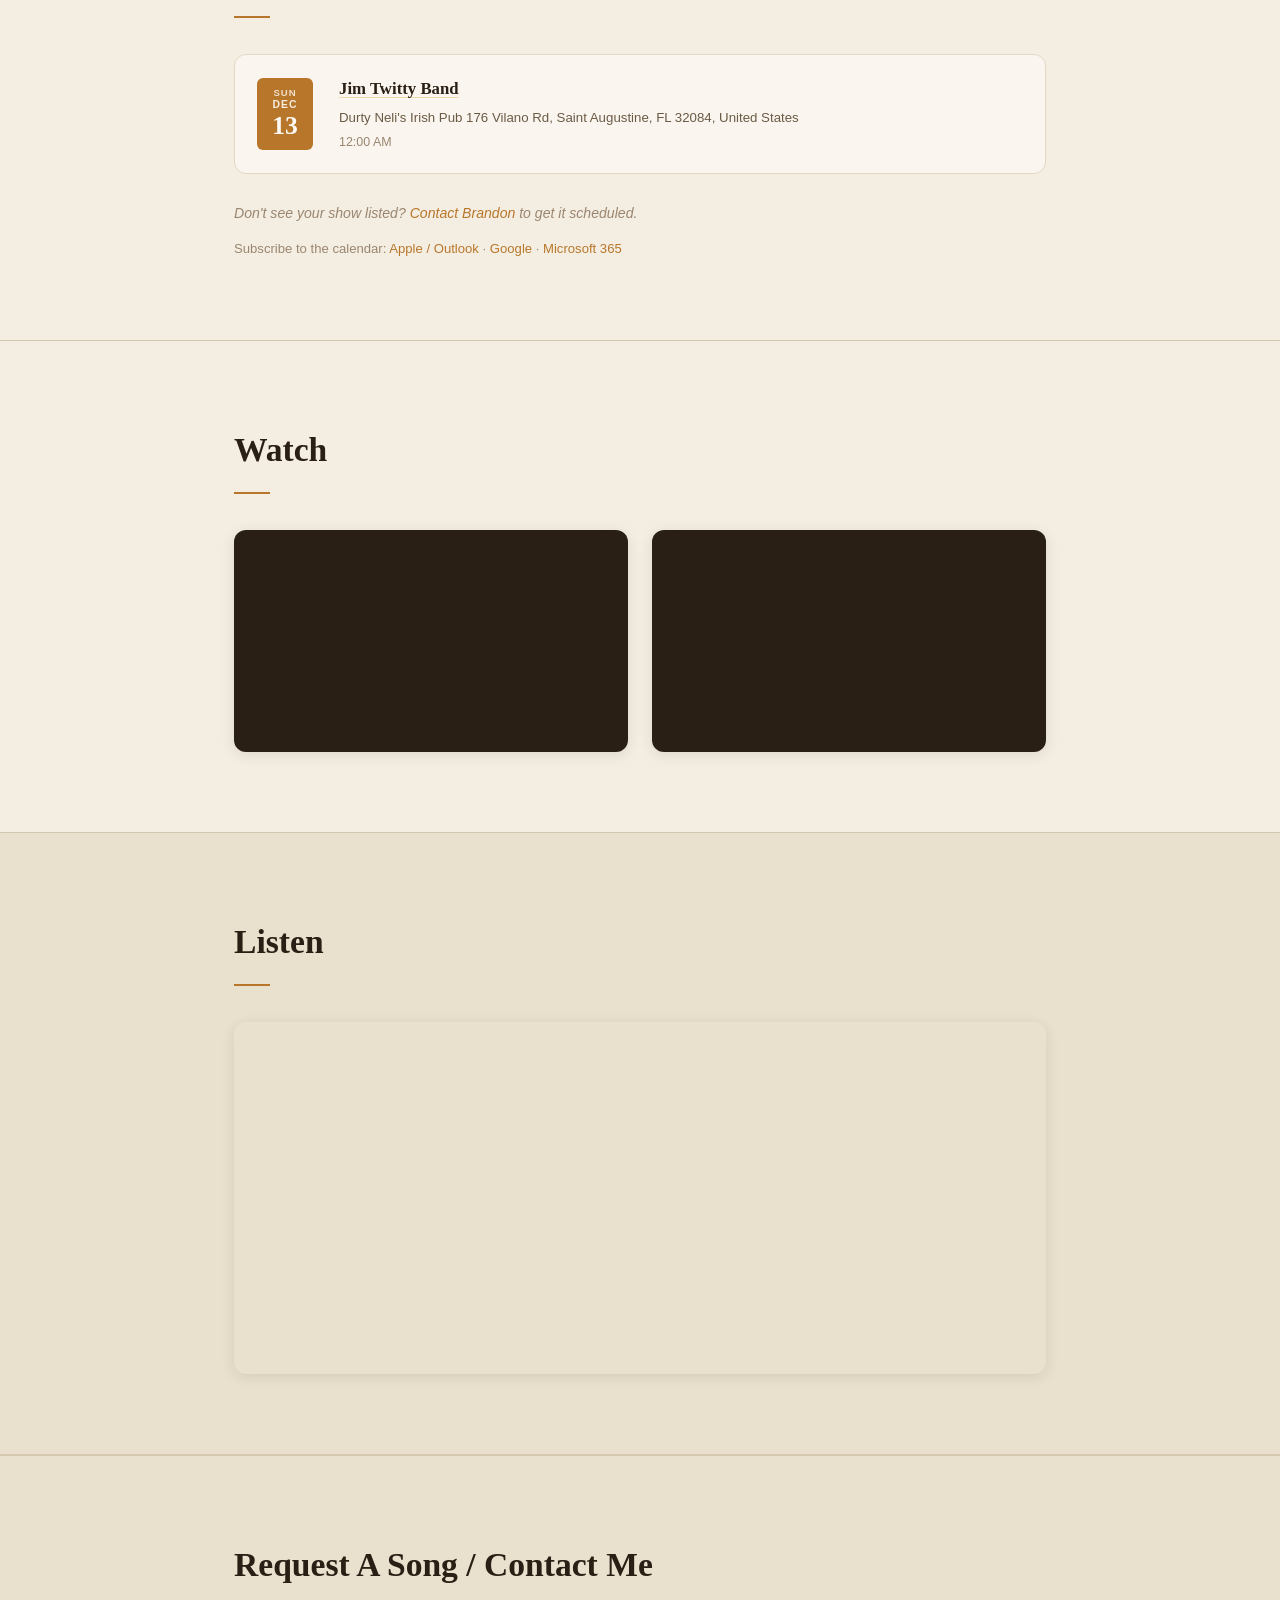
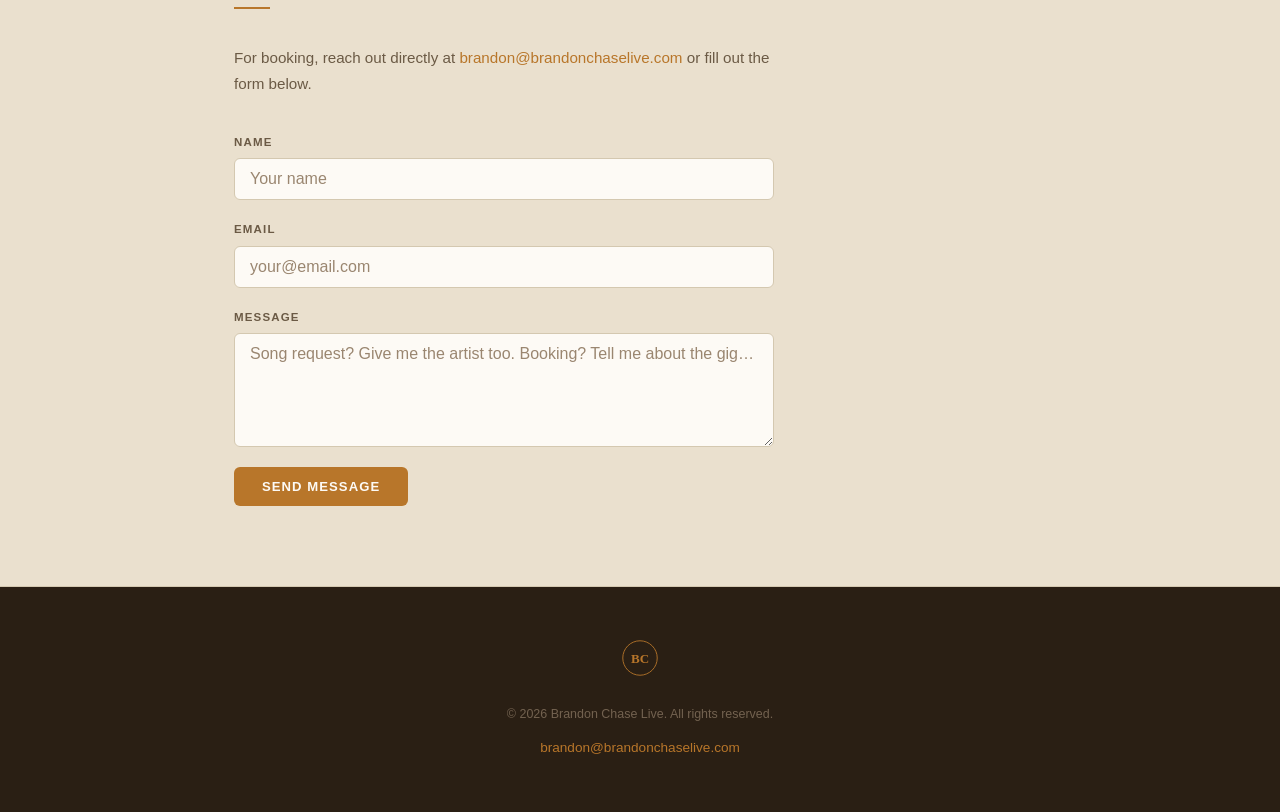
==== commit ba208a5b: "Claude/security seo review n cnbv (#19) * feat: add SEO, Open Graph, favicon, CSP, and fix HTML mark" ====
--- a/index.html
+++ b/index.html
@@ -112,8 +112,8 @@
     <section id="about" class="bio">
       <div class="container">
         <h2 class="section-title">About</h2>
-        <p class="bio-text">Hey there, I'm Brandon. I'm a musician and vocalist based in Northeast Florida. I play drums, guitar, and mandolin — drawing from a deep love of classic rock from the 60s and 70s, 90s and 2000s alt-rock, jam bands, bluegrass, and jazz. Whatever the stage, the goal's always the same: good music and a great time.</p>
-        <p class="bio-text">Check out some of the other artists I play with: <a href="https://jimtwitty.com" target="_blank" rel="noopener noreferrer">JimTwitty.com</a></p>
+        <p class="bio-text">Drums, guitar, vocals. Classic rock, Americana, bluegrass, jam. Northeast Florida, most weekends. I grew up with classic rock on the radio and never really got over it. If you've seen us play, you know. If you haven't — check out the schedule below.</p>
+        <p class="bio-text">I play regularly with Jim Twitty → <a href="https://jimtwitty.com" target="_blank" rel="noopener noreferrer">JimTwitty.com</a></p>
       </div>
     </section>
 
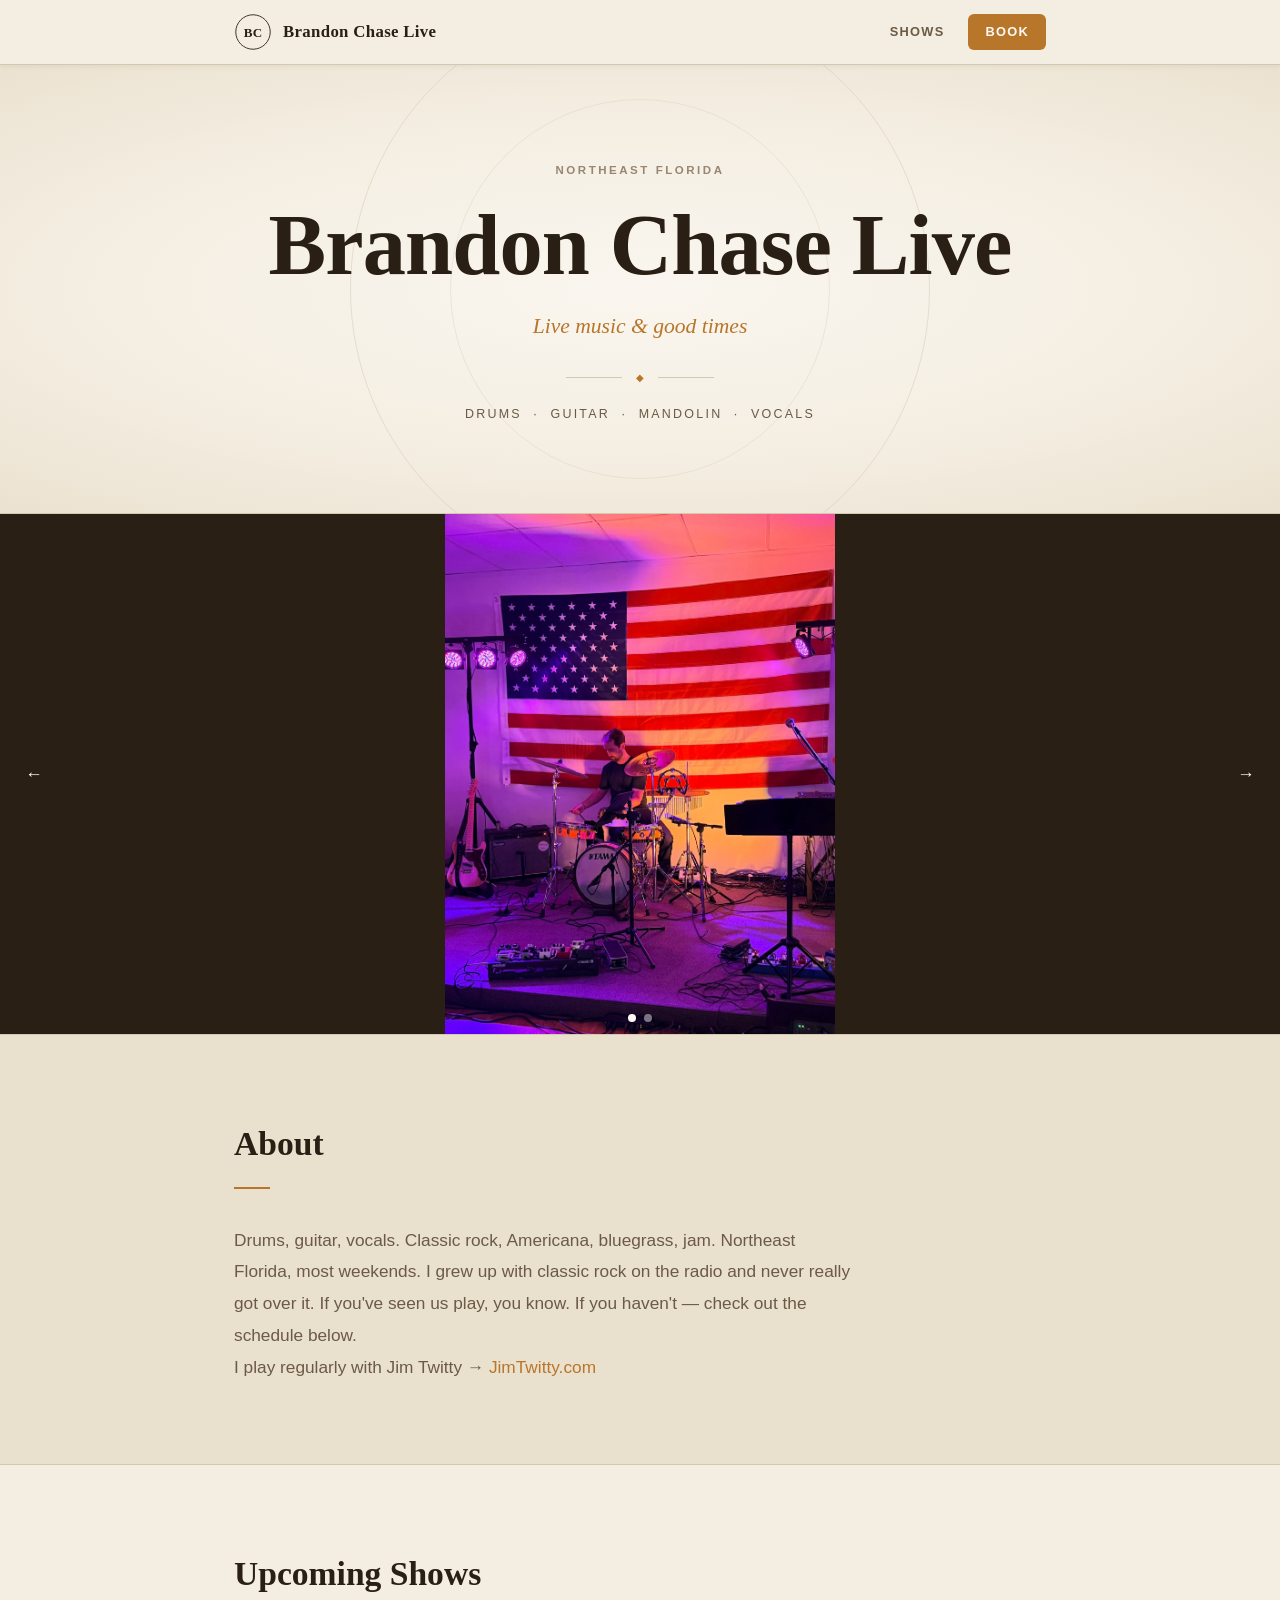
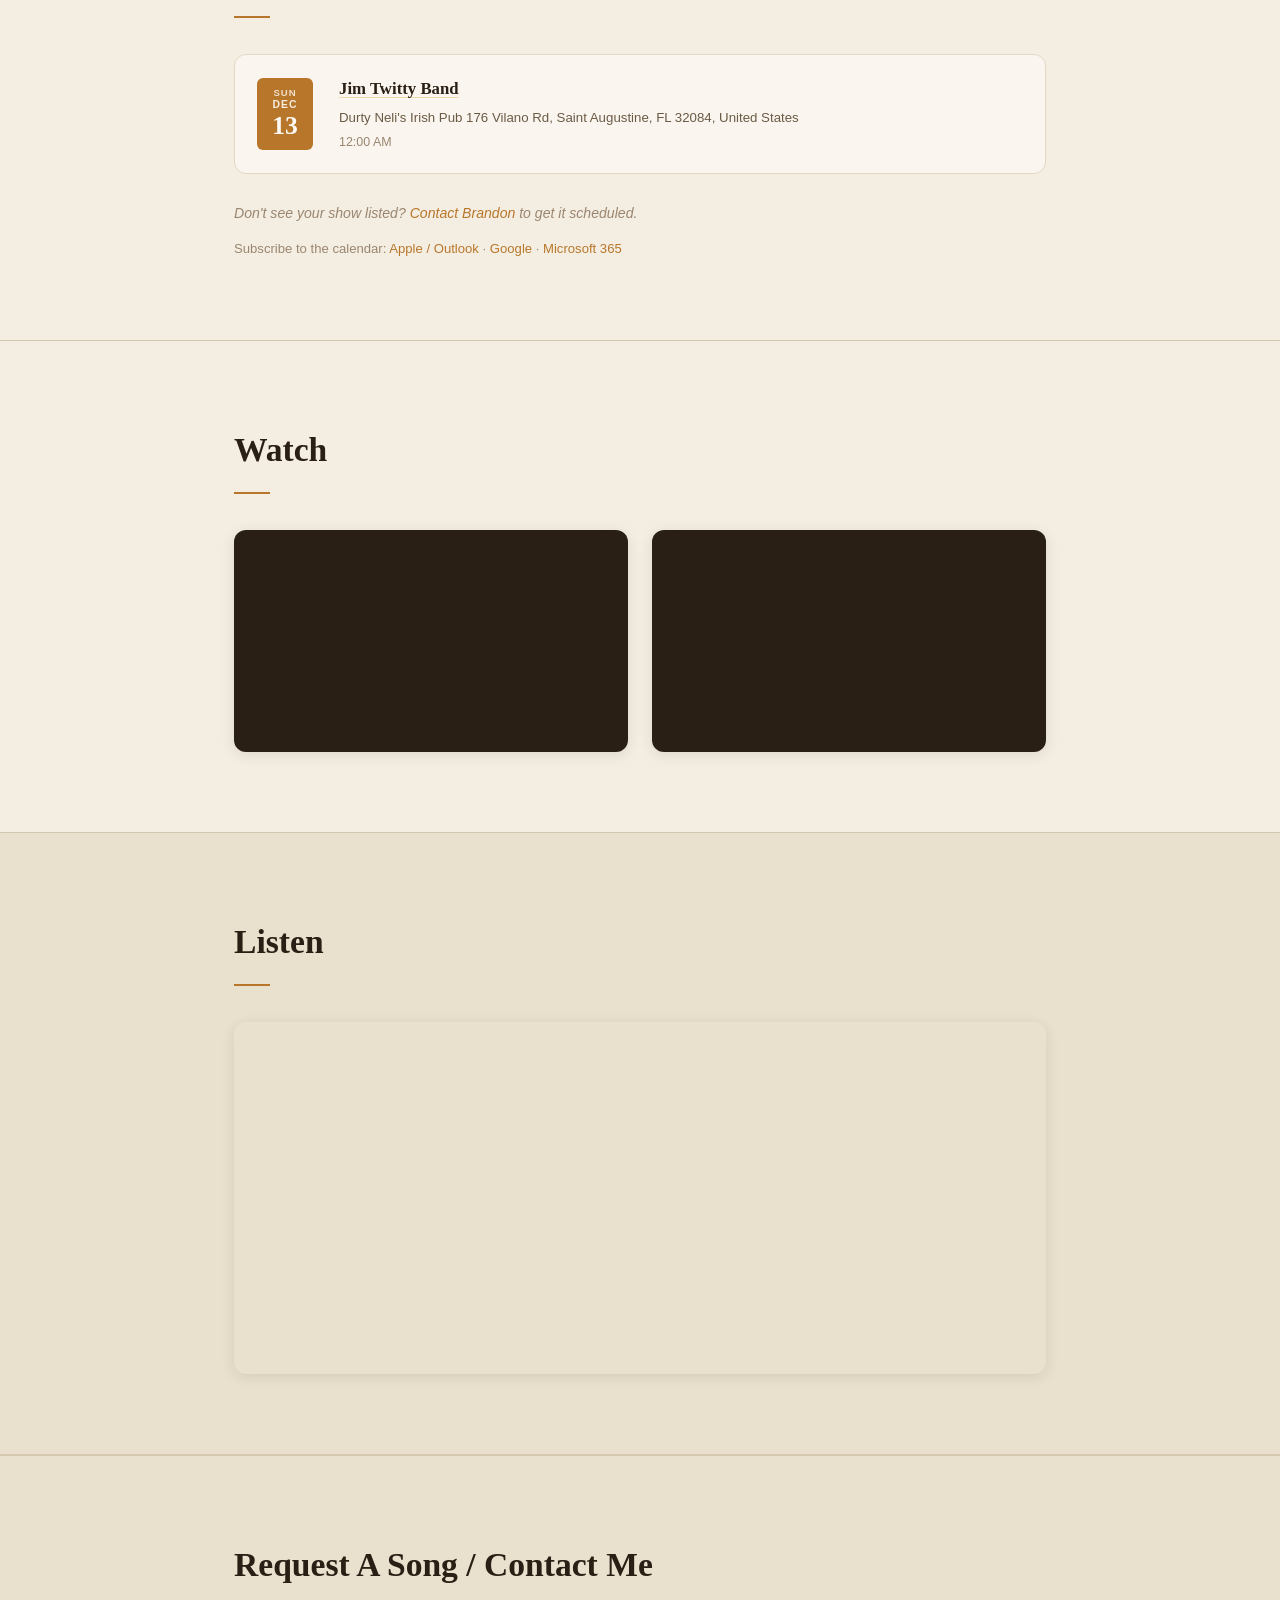
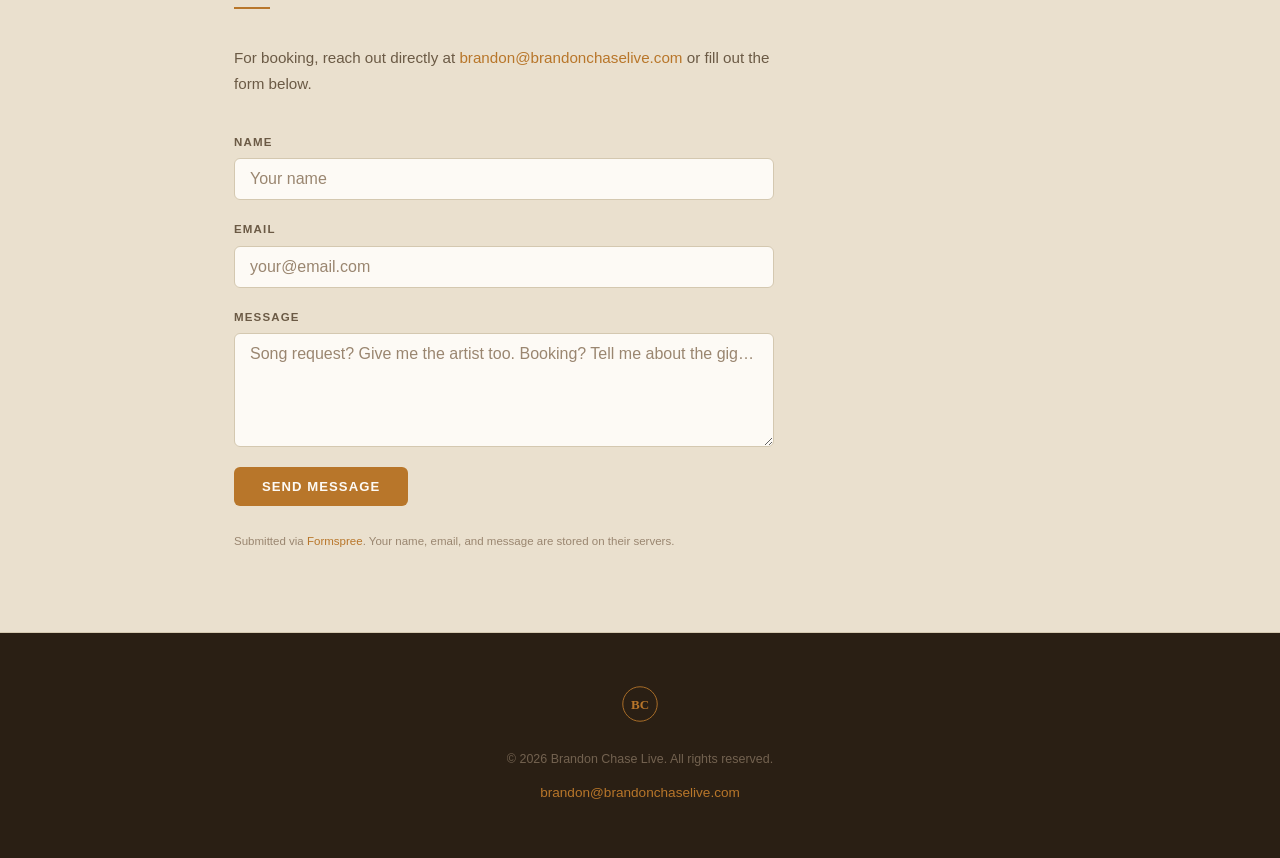
==== commit 2dfa820f: "security: thorough review fixes — slide zoom, CSP, privacy, deps Security / CSP - Remove onerror inl" ====
--- a/index.html
+++ b/index.html
@@ -28,6 +28,9 @@
   <meta name="twitter:title"       content="Brandon Chase Live — Live Music &amp; Good Times">
   <meta name="twitter:description" content="Musician based in Northeast Florida playing drums, guitar, and mandolin. Book a show or catch the next one!">
   <meta name="twitter:image"       content="https://brandonchaselive.com/media/og-image.png">
+
+  <!-- Referrer Policy -->
+  <meta name="referrer" content="strict-origin-when-cross-origin">
 
   <!-- Content Security Policy -->
   <meta http-equiv="Content-Security-Policy" content="default-src 'self'; script-src 'self'; style-src 'self' https://fonts.googleapis.com; font-src https://fonts.gstatic.com; img-src 'self' data:; frame-src https://www.youtube.com https://open.spotify.com; connect-src 'self' https://formspree.io; form-action https://formspree.io;">
@@ -89,12 +92,12 @@
     <!-- Photo Slideshow -->
     <section class="slideshow" aria-label="Photos">
       <div class="slides">
-        <div class="slide active">
-          <img src="media/slide-1.jpeg" alt="Brandon Chase performing live" onerror="this.parentElement.classList.add('placeholder')">
+        <div class="slide active slide-portrait">
+          <img src="media/slide-1.jpeg" alt="Brandon Chase performing live">
           <div class="slide-ph-label">Photo 1</div>
         </div>
         <div class="slide">
-          <img src="media/slide-2.jpeg" alt="Brandon Chase performing live" onerror="this.parentElement.classList.add('placeholder')">
+          <img src="media/slide-2.jpeg" alt="Brandon Chase performing live">
           <div class="slide-ph-label">Photo 2</div>
         </div>
       </div>
@@ -102,8 +105,6 @@
       <button class="slide-btn slide-next" aria-label="Next photo">&#8594;</button>
       <div class="slide-dots" aria-hidden="true">
         <button class="dot active"></button>
-        <button class="dot"></button>
-        <button class="dot"></button>
         <button class="dot"></button>
       </div>
     </section>
@@ -206,6 +207,7 @@
           <!-- Honeypot spam trap -->
           <input type="text" name="_gotcha" tabindex="-1" aria-hidden="true" class="form-honeypot">
           <button type="submit" class="btn-submit">Send Message</button>
+          <p class="form-privacy">Submitted via <a href="https://formspree.io/legal/privacy-policy" target="_blank" rel="noopener noreferrer">Formspree</a>. Your name, email, and message are stored on their servers.</p>
         </form>
         <div id="form-success" class="form-success" hidden>
           <p>Thanks for reaching out — I'll get back to you soon!</p>
--- a/css/style.css
+++ b/css/style.css
@@ -300,6 +300,10 @@
   display: block;
 }
 
+.slide-portrait img {
+  object-fit: contain;
+}
+
 .slide.placeholder {
   display: flex;
   align-items: center;
@@ -700,6 +704,12 @@
   transform: none;
 }
 
+.form-privacy {
+  font-size: 0.72rem;
+  color: var(--brown-light);
+  margin-top: 6px;
+}
+
 .form-success {
   max-width: 540px;
   background-color: var(--cream-card);
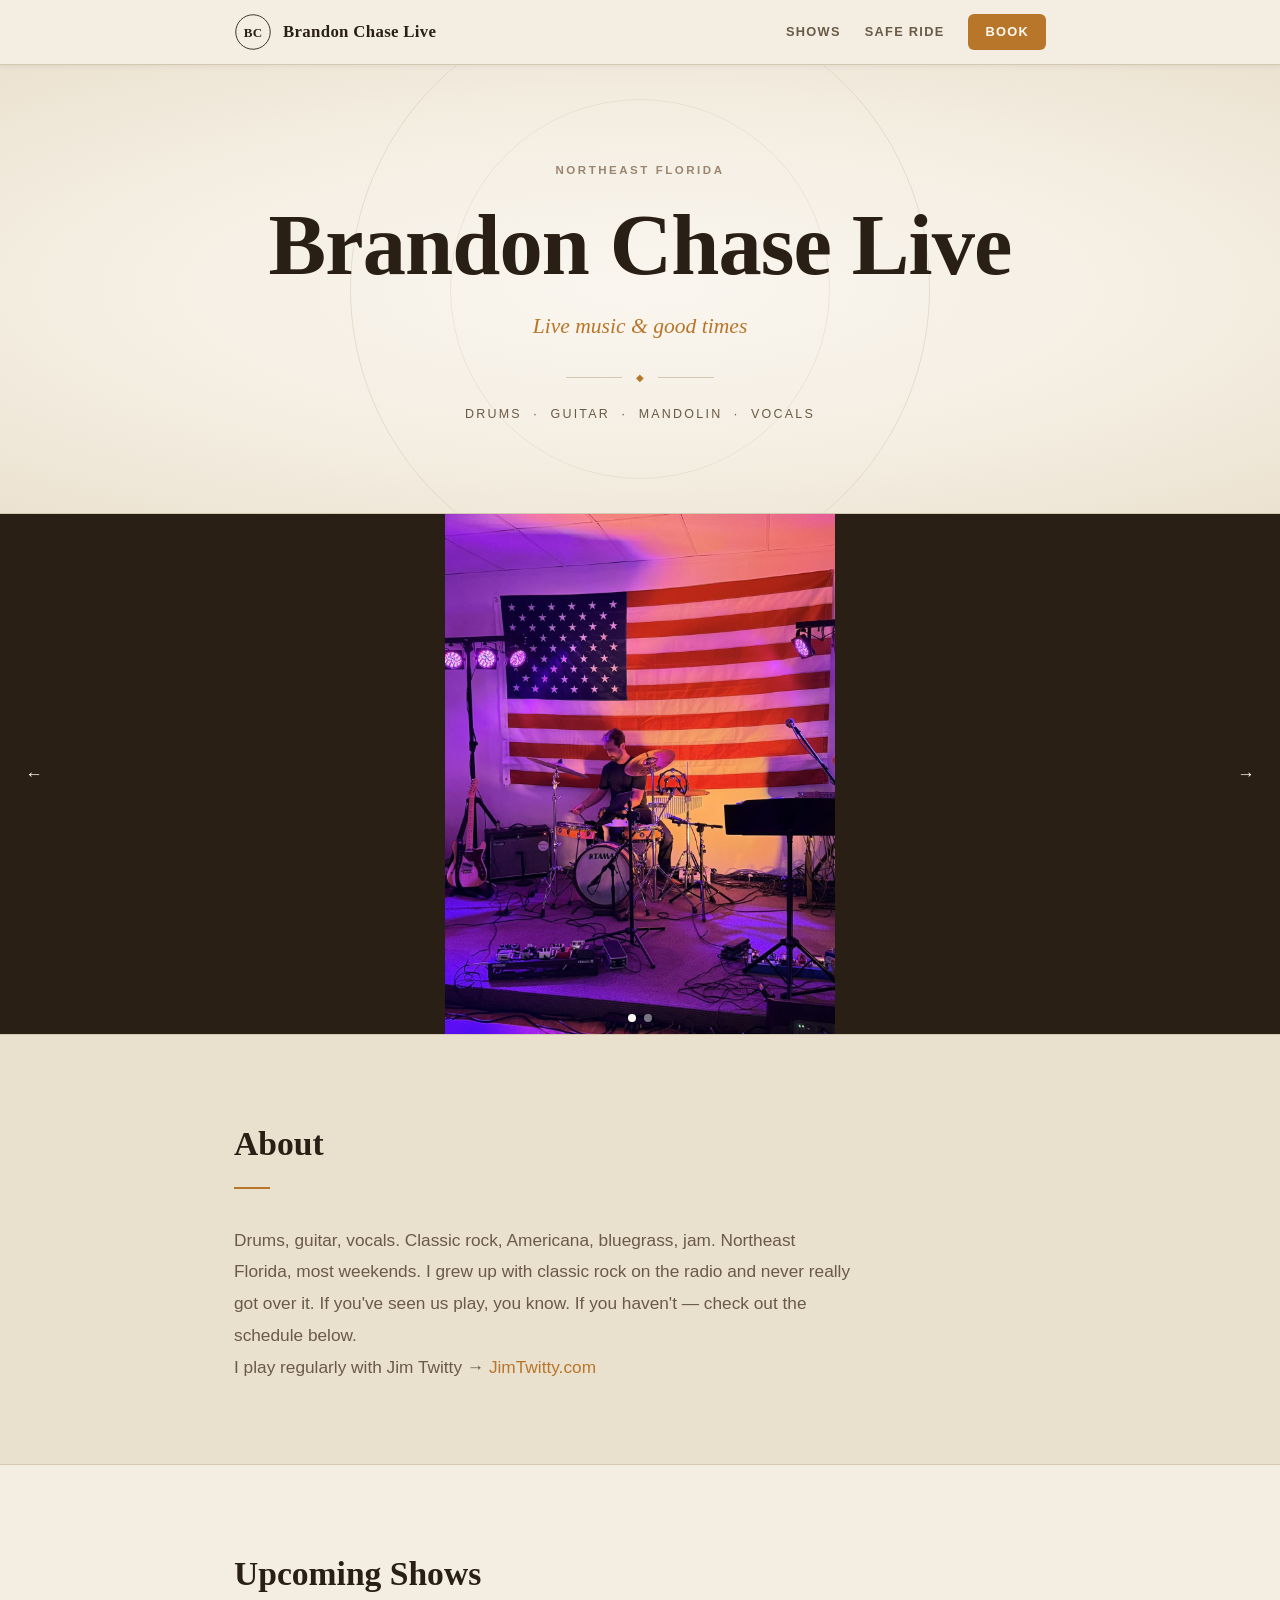
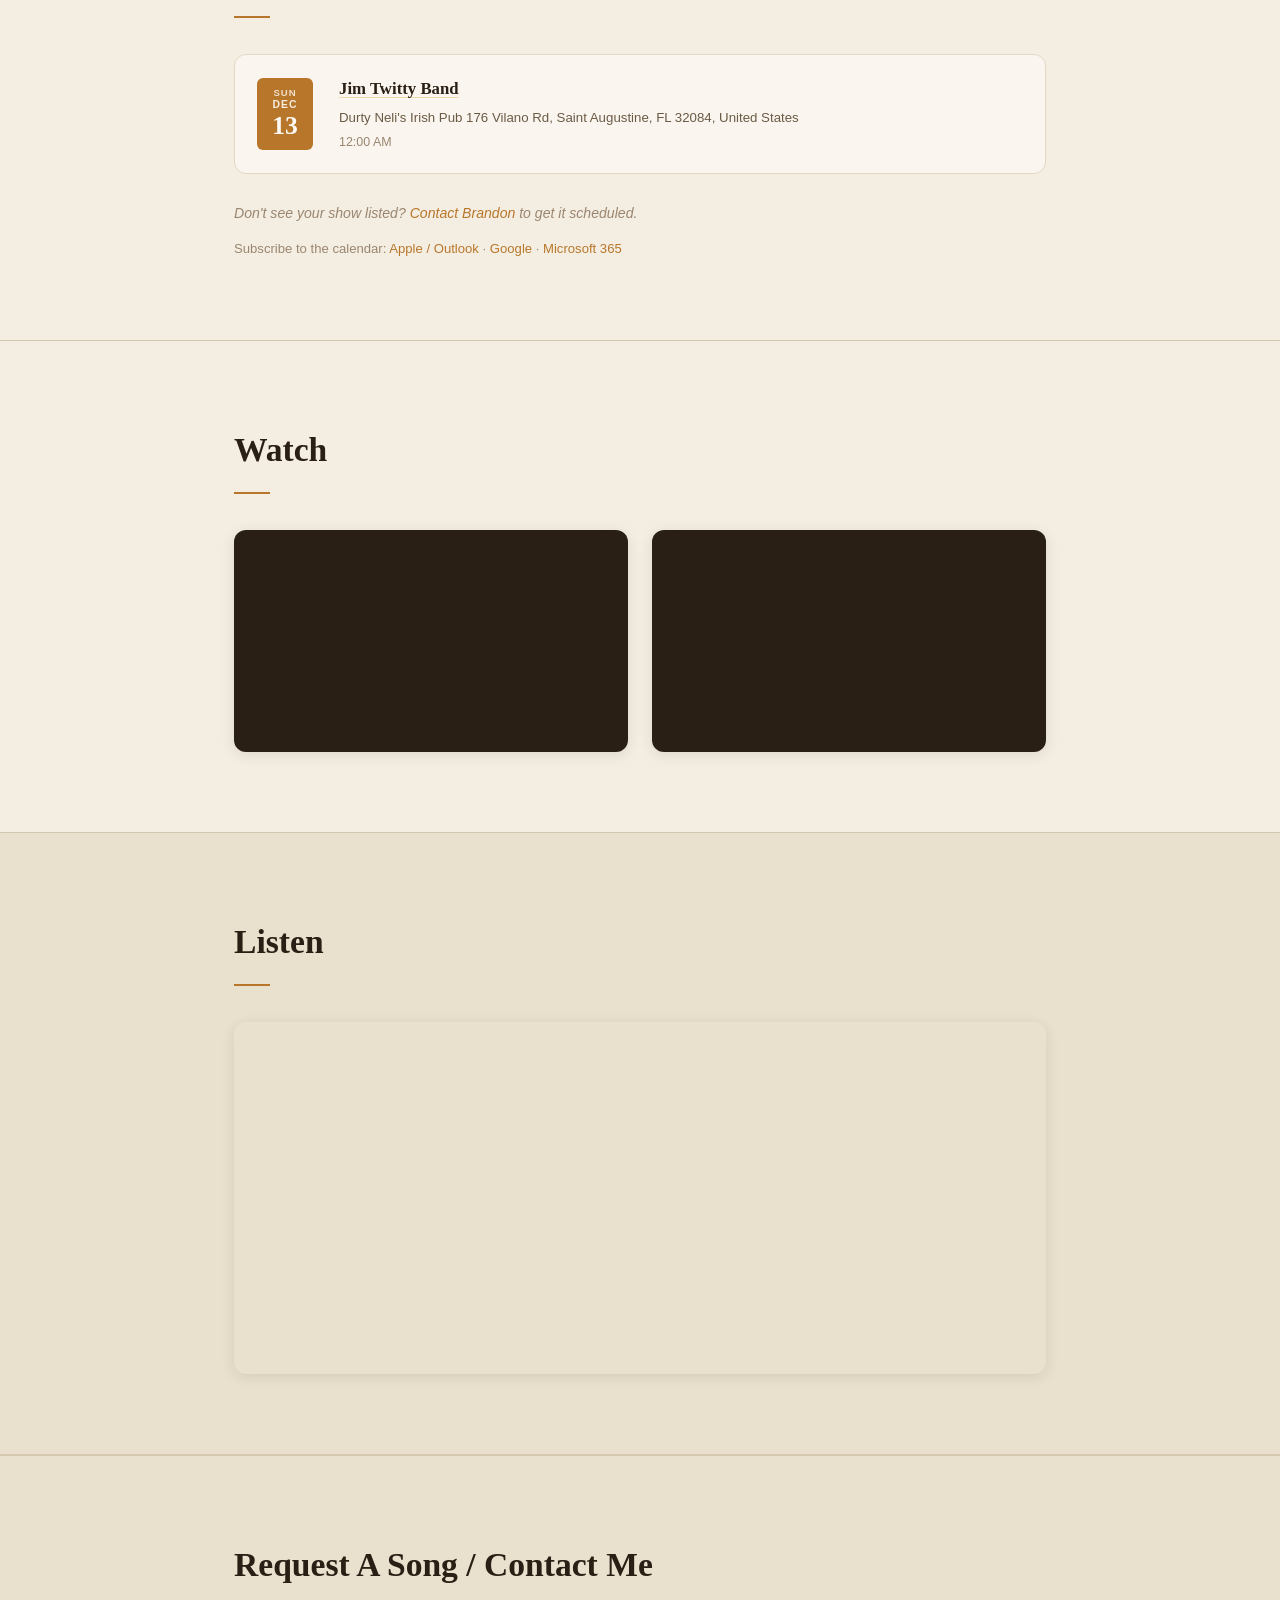
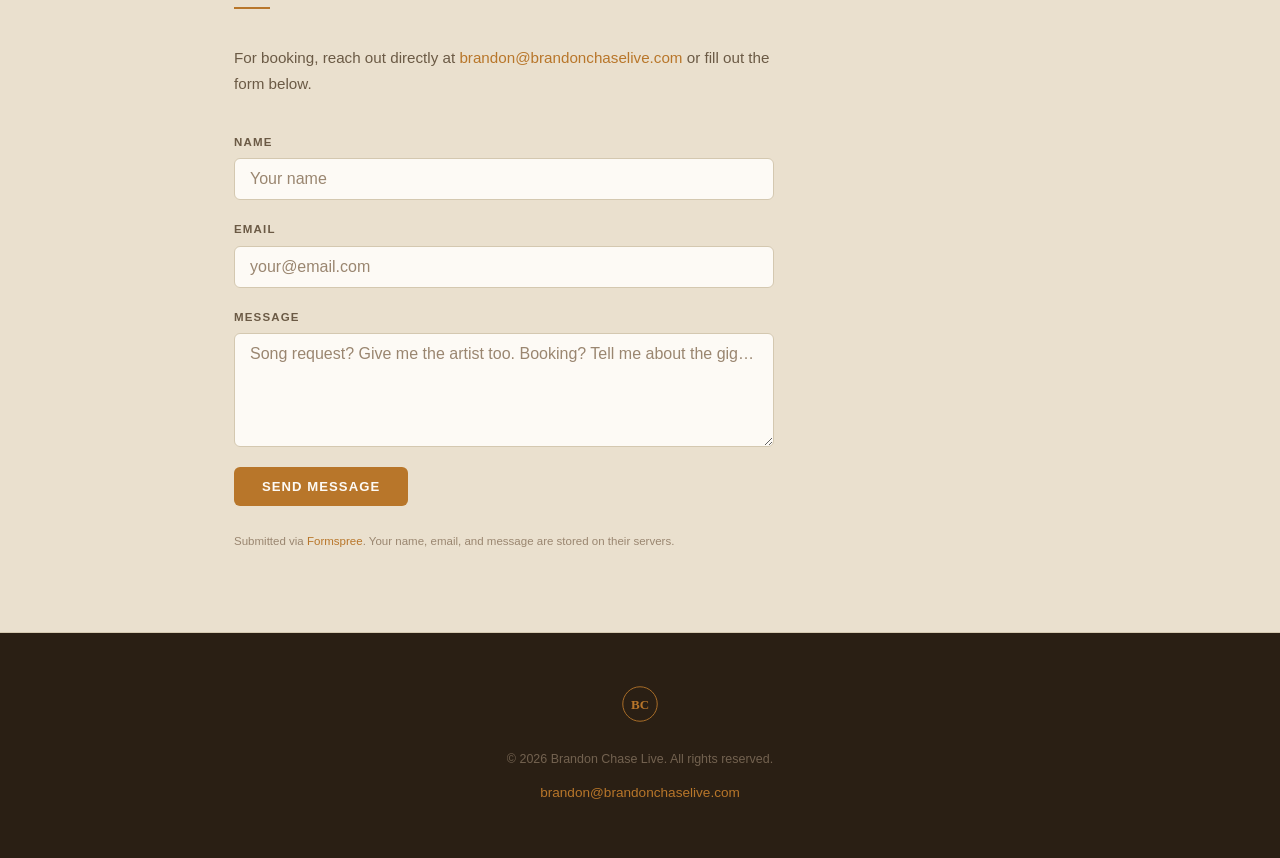
==== commit fc34bc2c: "feat: add Safe Ride Home subpage New safe-ride.html splash page linking to Uber, Lyft, and local tax" ====
--- a/index.html
+++ b/index.html
@@ -33,7 +33,7 @@
   <meta name="referrer" content="strict-origin-when-cross-origin">
 
   <!-- Content Security Policy -->
-  <meta http-equiv="Content-Security-Policy" content="default-src 'self'; script-src 'self'; style-src 'self' https://fonts.googleapis.com; font-src https://fonts.gstatic.com; img-src 'self' data:; frame-src https://www.youtube.com https://open.spotify.com; connect-src 'self' https://formspree.io; form-action https://formspree.io;">
+  <meta http-equiv="Content-Security-Policy" content="default-src 'self'; script-src 'self'; style-src 'self' https://fonts.googleapis.com; font-src https://fonts.gstatic.com; img-src 'self' data:; frame-src https://www.youtube.com https://open.spotify.com; connect-src 'self' https://formspree.io; form-action https://formspree.io; base-uri 'self'; upgrade-insecure-requests;">
 
   <!-- Structured data -->
   <script type="application/ld+json">
@@ -69,6 +69,7 @@
       </a>
       <nav class="site-nav" aria-label="Site navigation">
         <a href="#shows">Shows</a>
+        <a href="safe-ride.html">Safe Ride</a>
         <a href="#contact" class="nav-cta">Book</a>
       </nav>
     </div>
@@ -146,7 +147,7 @@
             <iframe
               src="https://www.youtube.com/embed/jdWZPHzVk0U"
               title="Brandon Chase Live — performance video"
-              allow="accelerometer; autoplay; clipboard-write; encrypted-media; gyroscope; picture-in-picture"
+              allow="accelerometer; autoplay; encrypted-media; gyroscope; picture-in-picture"
               allowfullscreen
               loading="lazy"
             ></iframe>
@@ -155,7 +156,7 @@
             <iframe
               src="https://www.youtube.com/embed/Cb1e4f9OSGk"
               title="Brandon Chase Live — performance video"
-              allow="accelerometer; autoplay; clipboard-write; encrypted-media; gyroscope; picture-in-picture"
+              allow="accelerometer; autoplay; encrypted-media; gyroscope; picture-in-picture"
               allowfullscreen
               loading="lazy"
             ></iframe>
--- a/css/style.css
+++ b/css/style.css
@@ -607,6 +607,146 @@
   border-radius: 12px;
 }
 
+/* ─── Page Hero (subpages) ───────────────────────────────────────────────── */
+
+.page-hero {
+  padding: 72px var(--pad-x) 64px;
+}
+
+.page-hero .hero-name {
+  font-size: clamp(2.2rem, 6vw, 3.6rem);
+}
+
+.site-nav a[aria-current="page"] {
+  color: var(--amber);
+}
+
+/* ─── Safe Ride: Rideshare ───────────────────────────────────────────────── */
+
+.rideshare {
+  padding: var(--pad-section) 0;
+  background-color: var(--cream);
+}
+
+.rideshare-intro {
+  font-size: 1.05rem;
+  line-height: 1.85;
+  color: var(--brown-mid);
+  margin-bottom: 32px;
+  max-width: 560px;
+}
+
+.rideshare-grid {
+  display: grid;
+  grid-template-columns: repeat(2, 1fr);
+  gap: 20px;
+}
+
+.rideshare-card {
+  display: flex;
+  flex-direction: column;
+  gap: 8px;
+  background-color: var(--cream-card);
+  border: 1px solid var(--border-light);
+  border-radius: var(--radius-lg);
+  padding: 28px 26px;
+  transition: box-shadow 0.2s, border-color 0.2s, transform 0.15s;
+}
+
+.rideshare-card:hover {
+  box-shadow: var(--shadow);
+  border-color: var(--amber-pale);
+  transform: translateY(-2px);
+}
+
+.rideshare-name {
+  font-family: var(--font-serif);
+  font-size: 1.4rem;
+  font-weight: 700;
+  color: var(--brown-deep);
+}
+
+.rideshare-cta {
+  font-size: 0.8rem;
+  font-weight: 600;
+  letter-spacing: 0.08em;
+  text-transform: uppercase;
+  color: var(--amber);
+}
+
+@media (max-width: 600px) {
+  .rideshare-grid {
+    grid-template-columns: 1fr;
+  }
+}
+
+/* ─── Safe Ride: Local Taxis ─────────────────────────────────────────────── */
+
+.taxis {
+  padding: var(--pad-section) 0;
+  background-color: var(--cream-dark);
+  border-top: 1px solid var(--border);
+  border-bottom: 1px solid var(--border);
+}
+
+.taxi-columns {
+  display: grid;
+  grid-template-columns: repeat(2, 1fr);
+  gap: 36px;
+}
+
+.taxi-city-name {
+  font-family: var(--font-serif);
+  font-size: 1.1rem;
+  font-weight: 600;
+  color: var(--brown-deep);
+  margin-bottom: 16px;
+}
+
+.taxi-list {
+  list-style: none;
+  display: flex;
+  flex-direction: column;
+  gap: 10px;
+}
+
+.taxi-item {
+  display: flex;
+  align-items: baseline;
+  justify-content: space-between;
+  gap: 12px;
+  background-color: var(--cream-card);
+  border: 1px solid var(--border-light);
+  border-radius: var(--radius);
+  padding: 12px 16px;
+}
+
+.taxi-item-name {
+  font-size: 0.92rem;
+  color: var(--brown-deep);
+  font-weight: 600;
+}
+
+.taxi-item a {
+  font-size: 0.9rem;
+  font-weight: 600;
+  white-space: nowrap;
+}
+
+.taxi-disclaimer {
+  margin-top: 28px;
+  font-size: 0.82rem;
+  color: var(--brown-light);
+  font-style: italic;
+}
+
+@media (max-width: 600px) {
+  .taxi-columns {
+    grid-template-columns: 1fr;
+    gap: 28px;
+  }
+}
+
 /* ─── Contact ────────────────────────────────────────────────────────────── */
 
 .contact {
@@ -710,6 +850,12 @@
   margin-top: 6px;
 }
 
+.form-submit-error {
+  font-size: 0.88rem;
+  color: #8B2020;
+  margin-top: 10px;
+}
+
 .form-success {
   max-width: 540px;
   background-color: var(--cream-card);
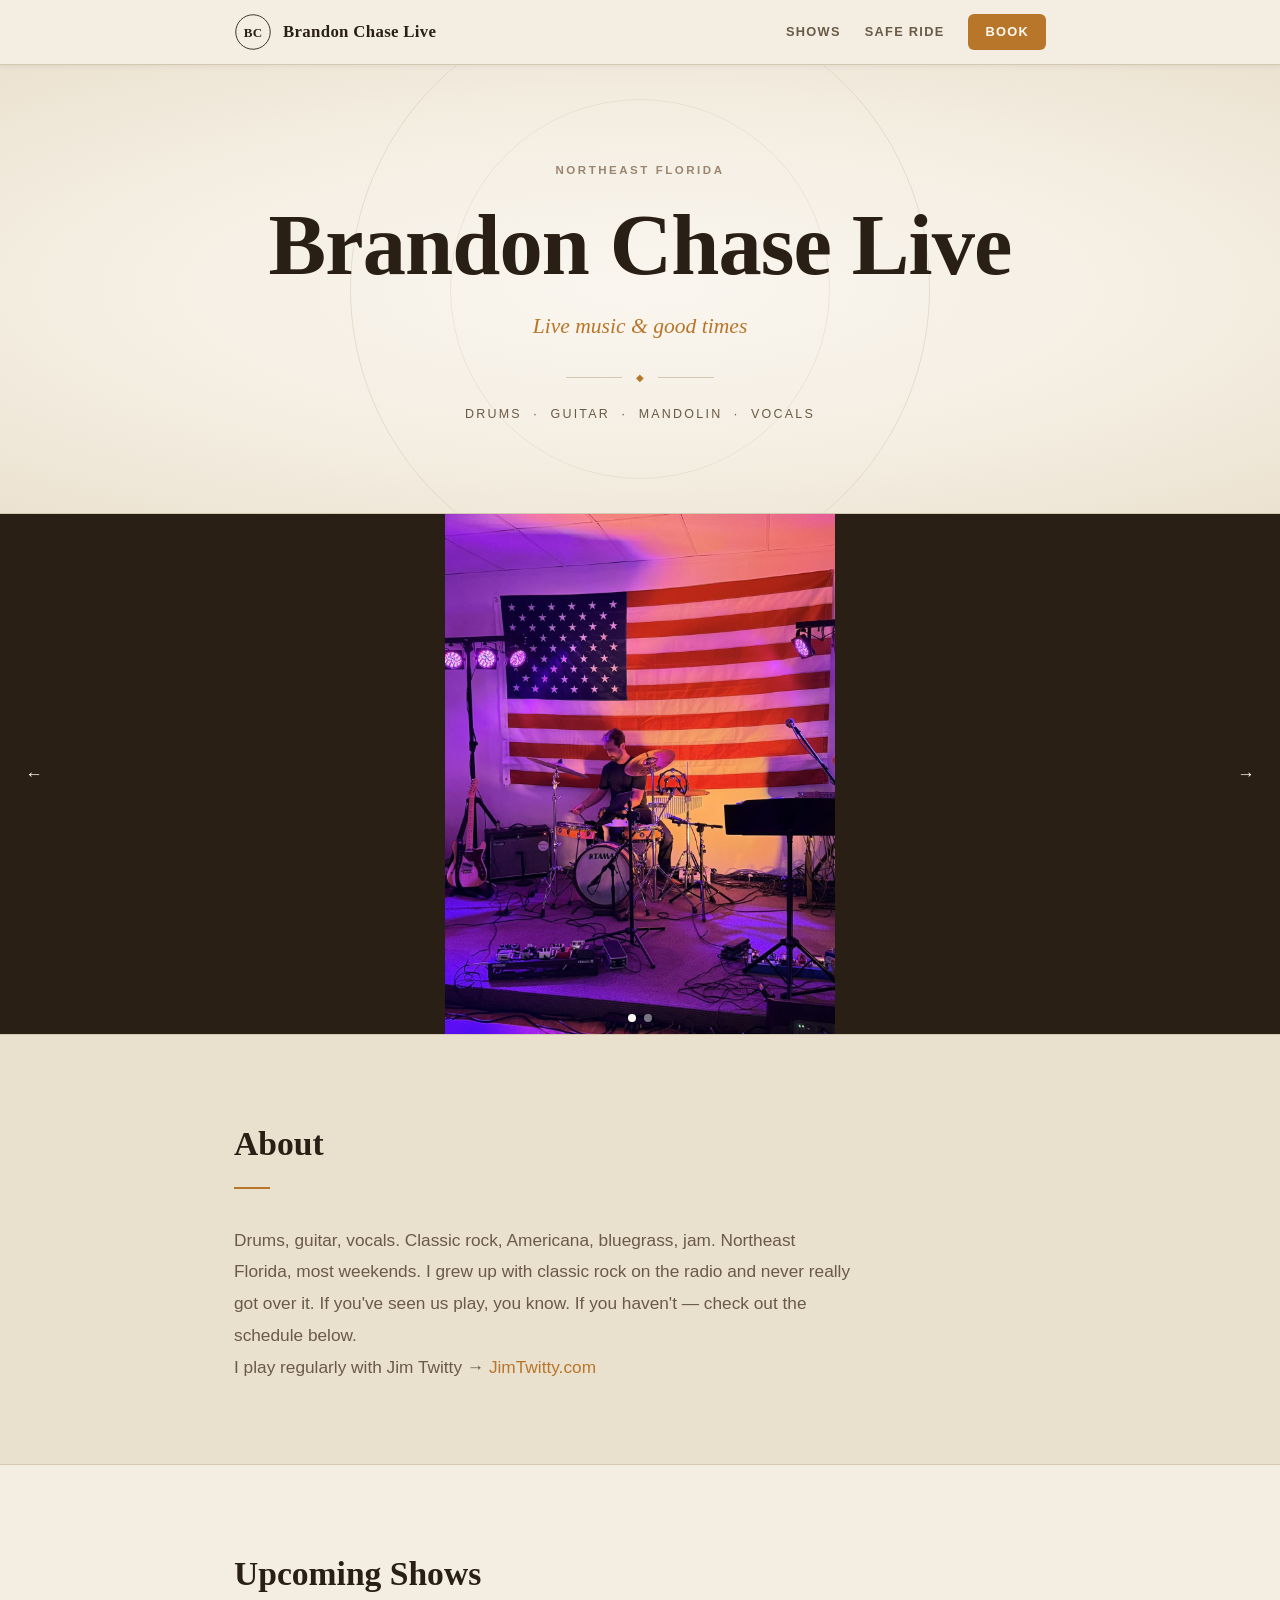
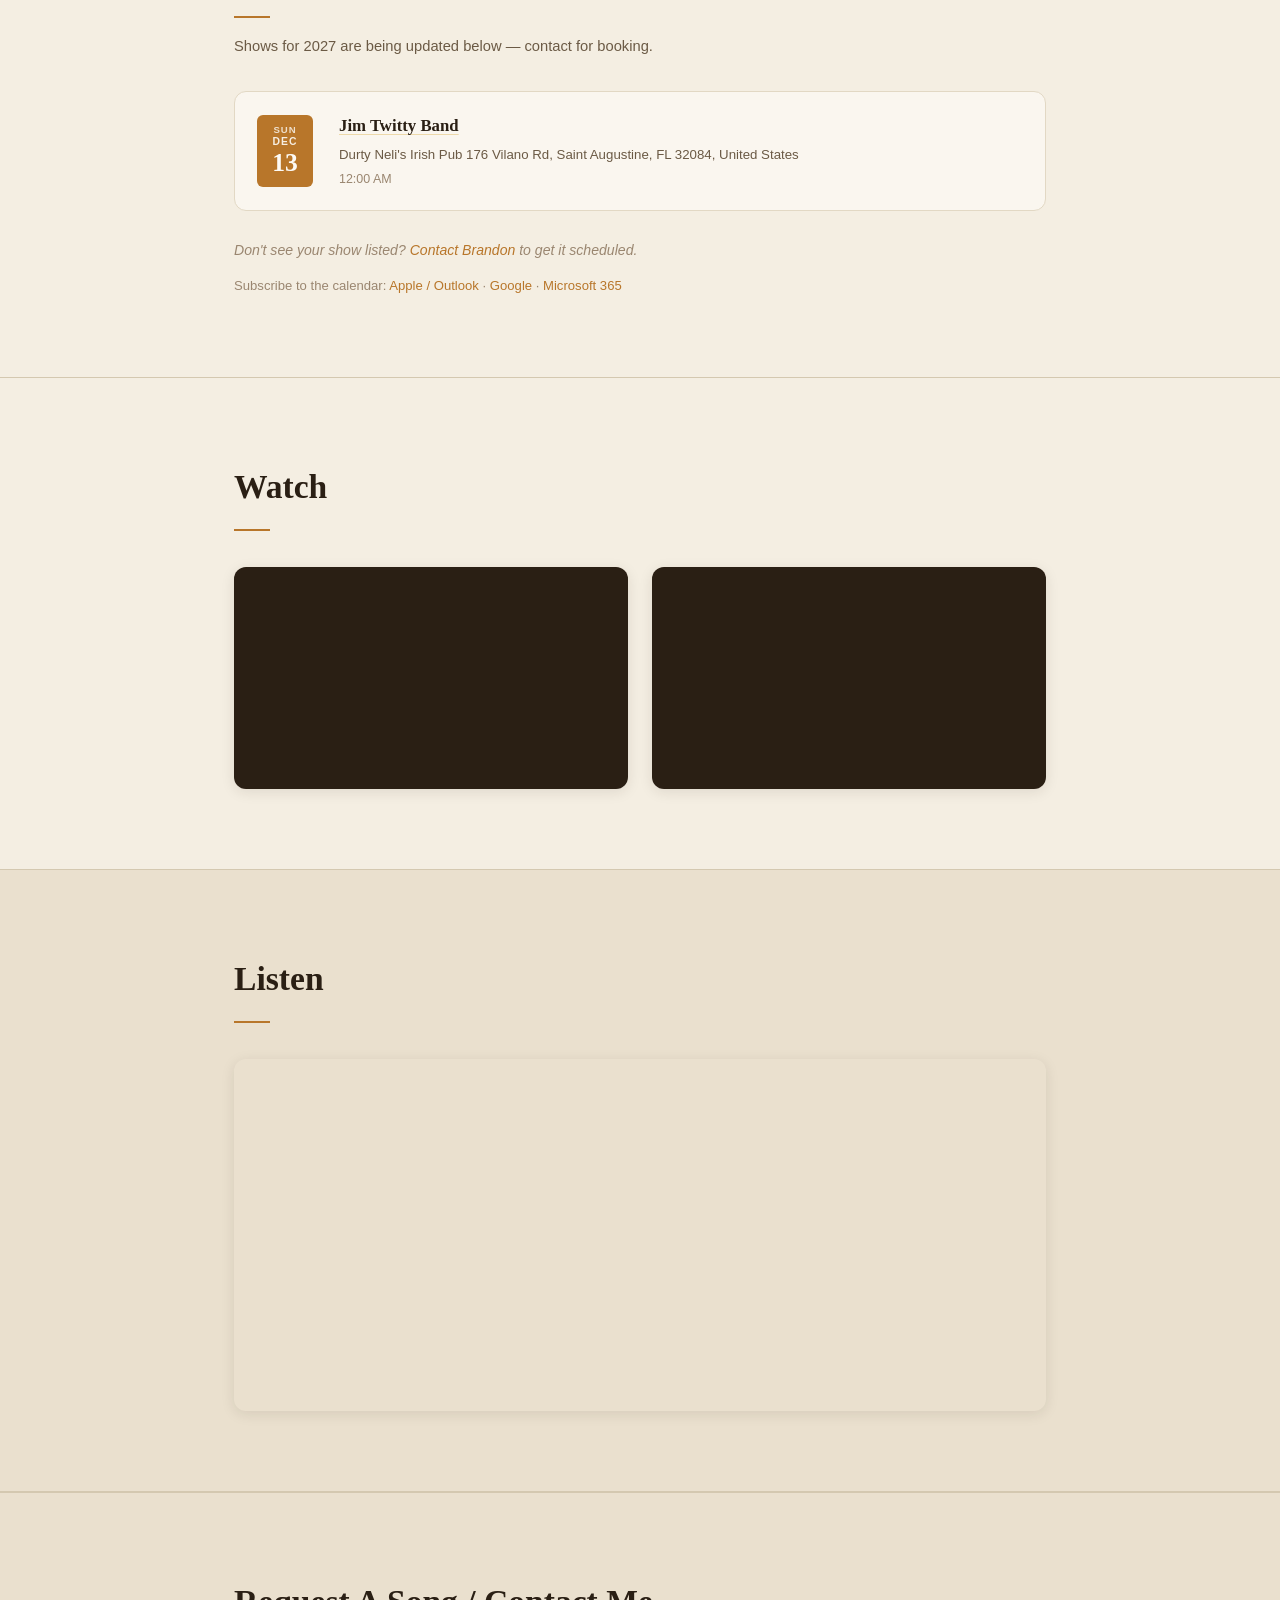
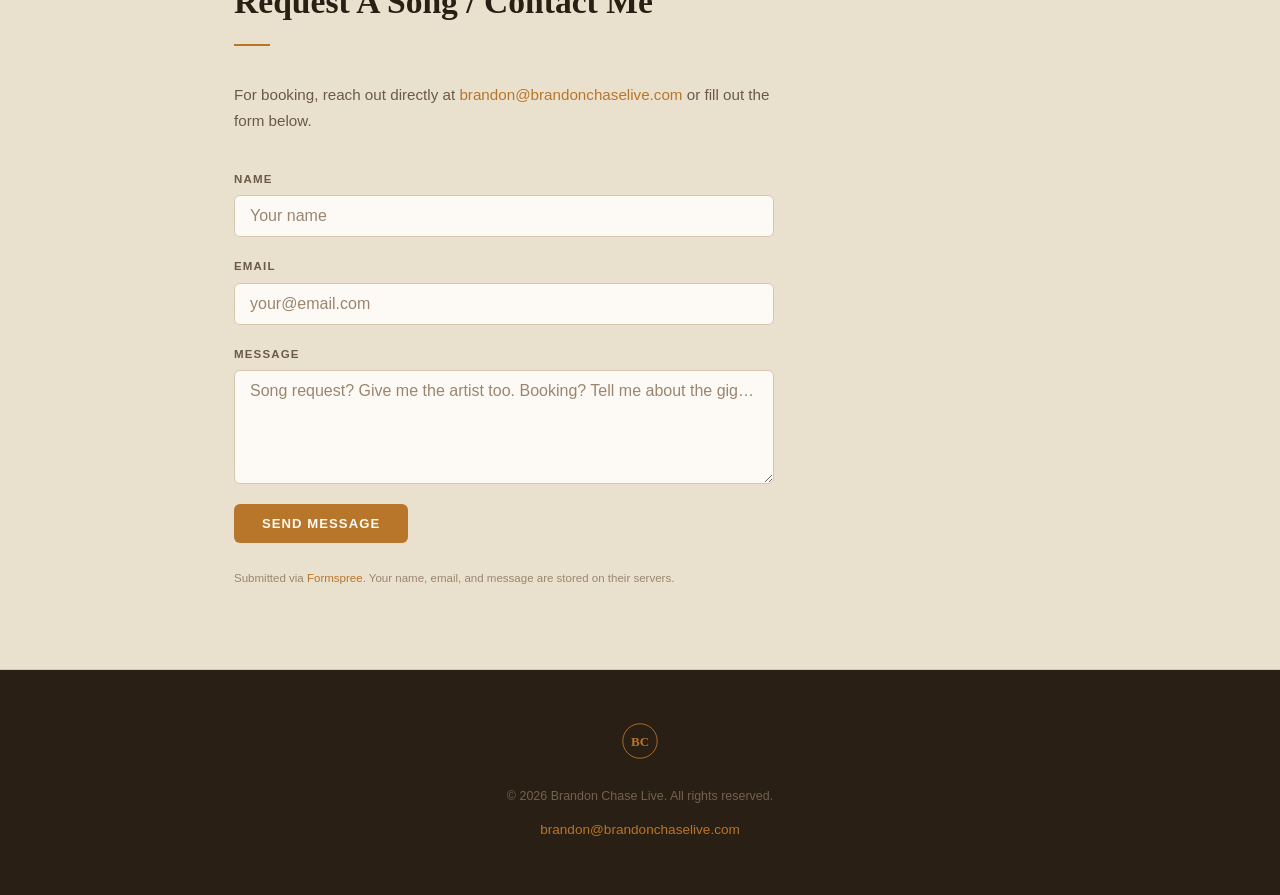
==== commit ac013a93: "feat: add 2027 shows subtext under Upcoming Shows heading Short note under the section title letting" ====
--- a/index.html
+++ b/index.html
@@ -123,6 +123,7 @@
     <section id="shows" class="shows">
       <div class="container">
         <h2 class="section-title">Upcoming Shows</h2>
+        <p class="shows-subtext">Shows for 2027 are being updated below &mdash; contact for booking.</p>
         <div id="shows-list" class="shows-list" aria-live="polite">
           <p class="shows-loading">Loading shows&hellip;</p>
         </div>
--- a/css/style.css
+++ b/css/style.css
@@ -401,6 +401,13 @@
   background-color: var(--cream);
 }
 
+.shows-subtext {
+  margin-top: -20px;
+  margin-bottom: 32px;
+  font-size: 0.92rem;
+  color: var(--brown-mid);
+}
+
 .shows-list {
   display: flex;
   flex-direction: column;
@@ -619,6 +626,28 @@
 
 .site-nav a[aria-current="page"] {
   color: var(--amber);
+}
+
+/* ─── Safe Ride: MADD Note ───────────────────────────────────────────────── */
+
+.madd-note {
+  padding: 28px 0;
+  background-color: var(--cream-card);
+  border-top: 1px solid var(--border);
+  border-bottom: 1px solid var(--border);
+}
+
+.madd-note-text {
+  font-size: 0.95rem;
+  line-height: 1.7;
+  color: var(--brown-mid);
+  text-align: center;
+  max-width: 640px;
+  margin: 0 auto;
+}
+
+.madd-note-text a {
+  font-weight: 600;
 }
 
 /* ─── Safe Ride: Rideshare ───────────────────────────────────────────────── */
